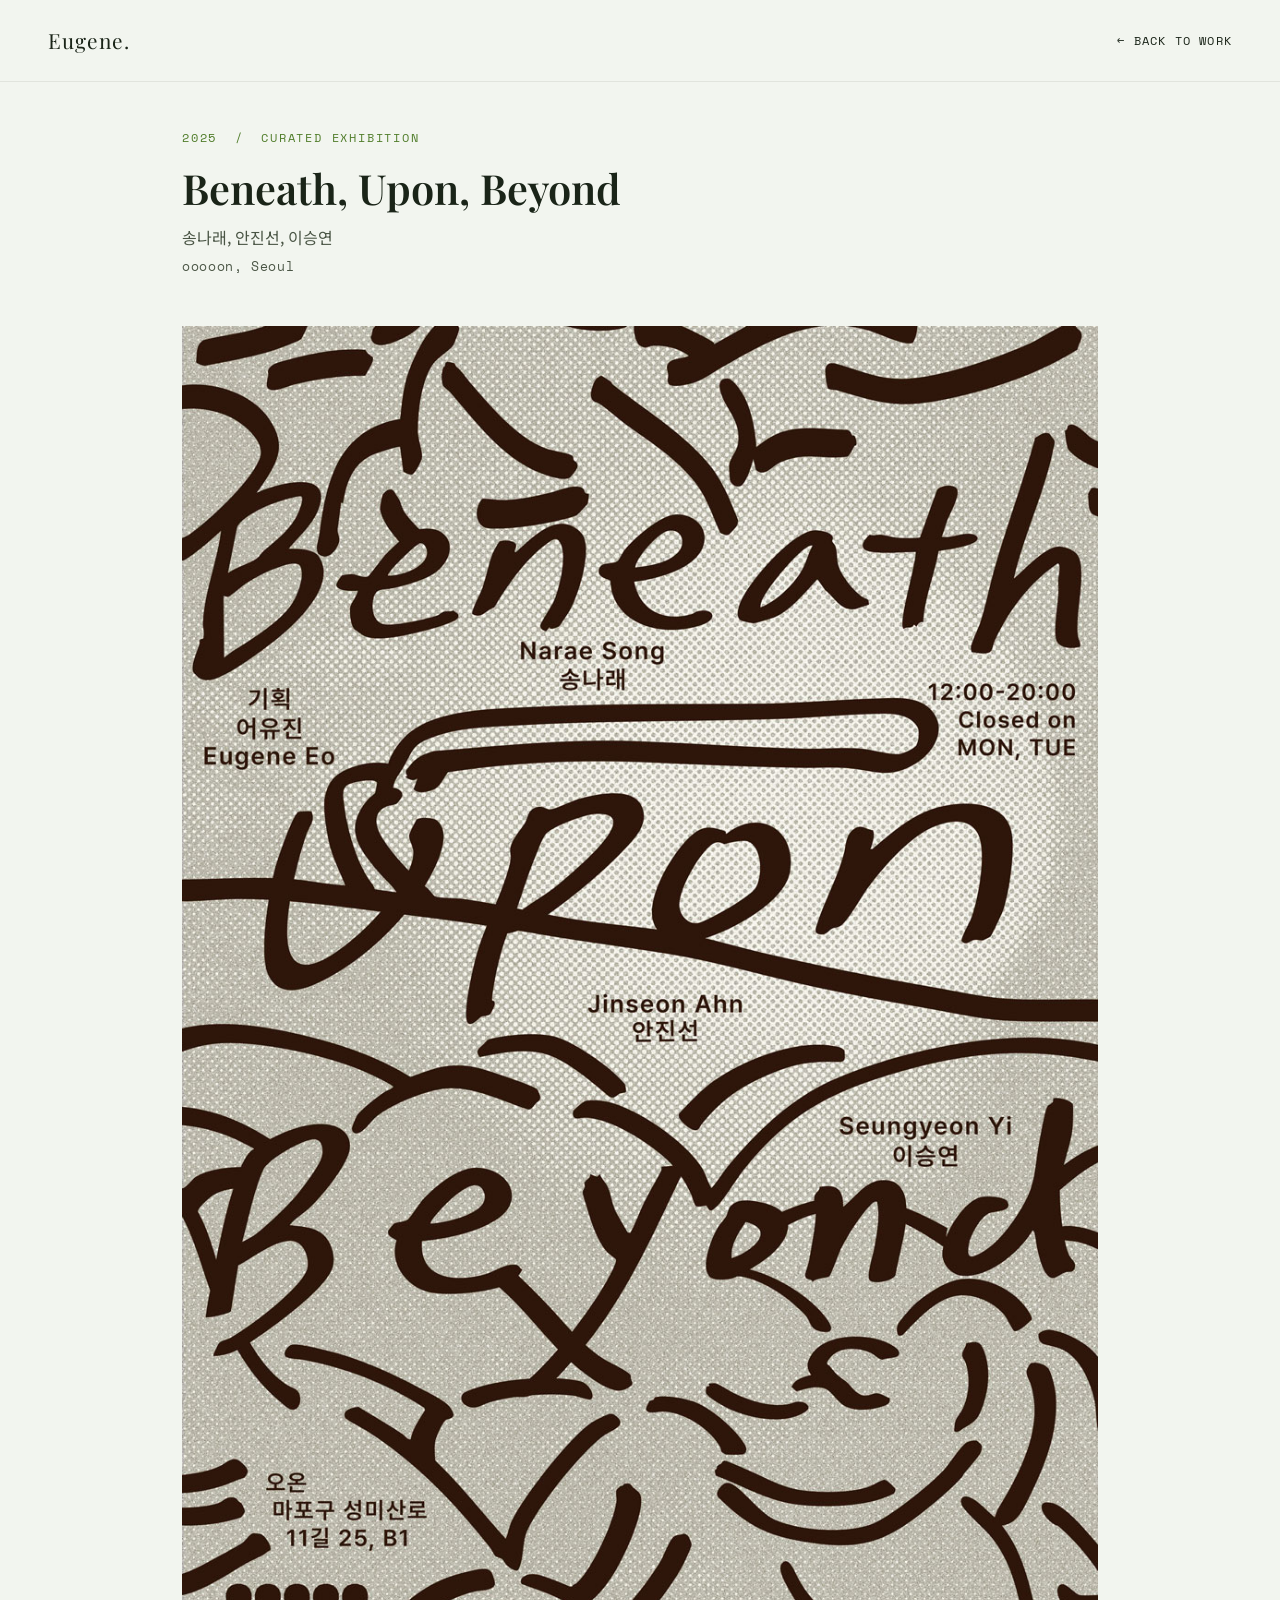
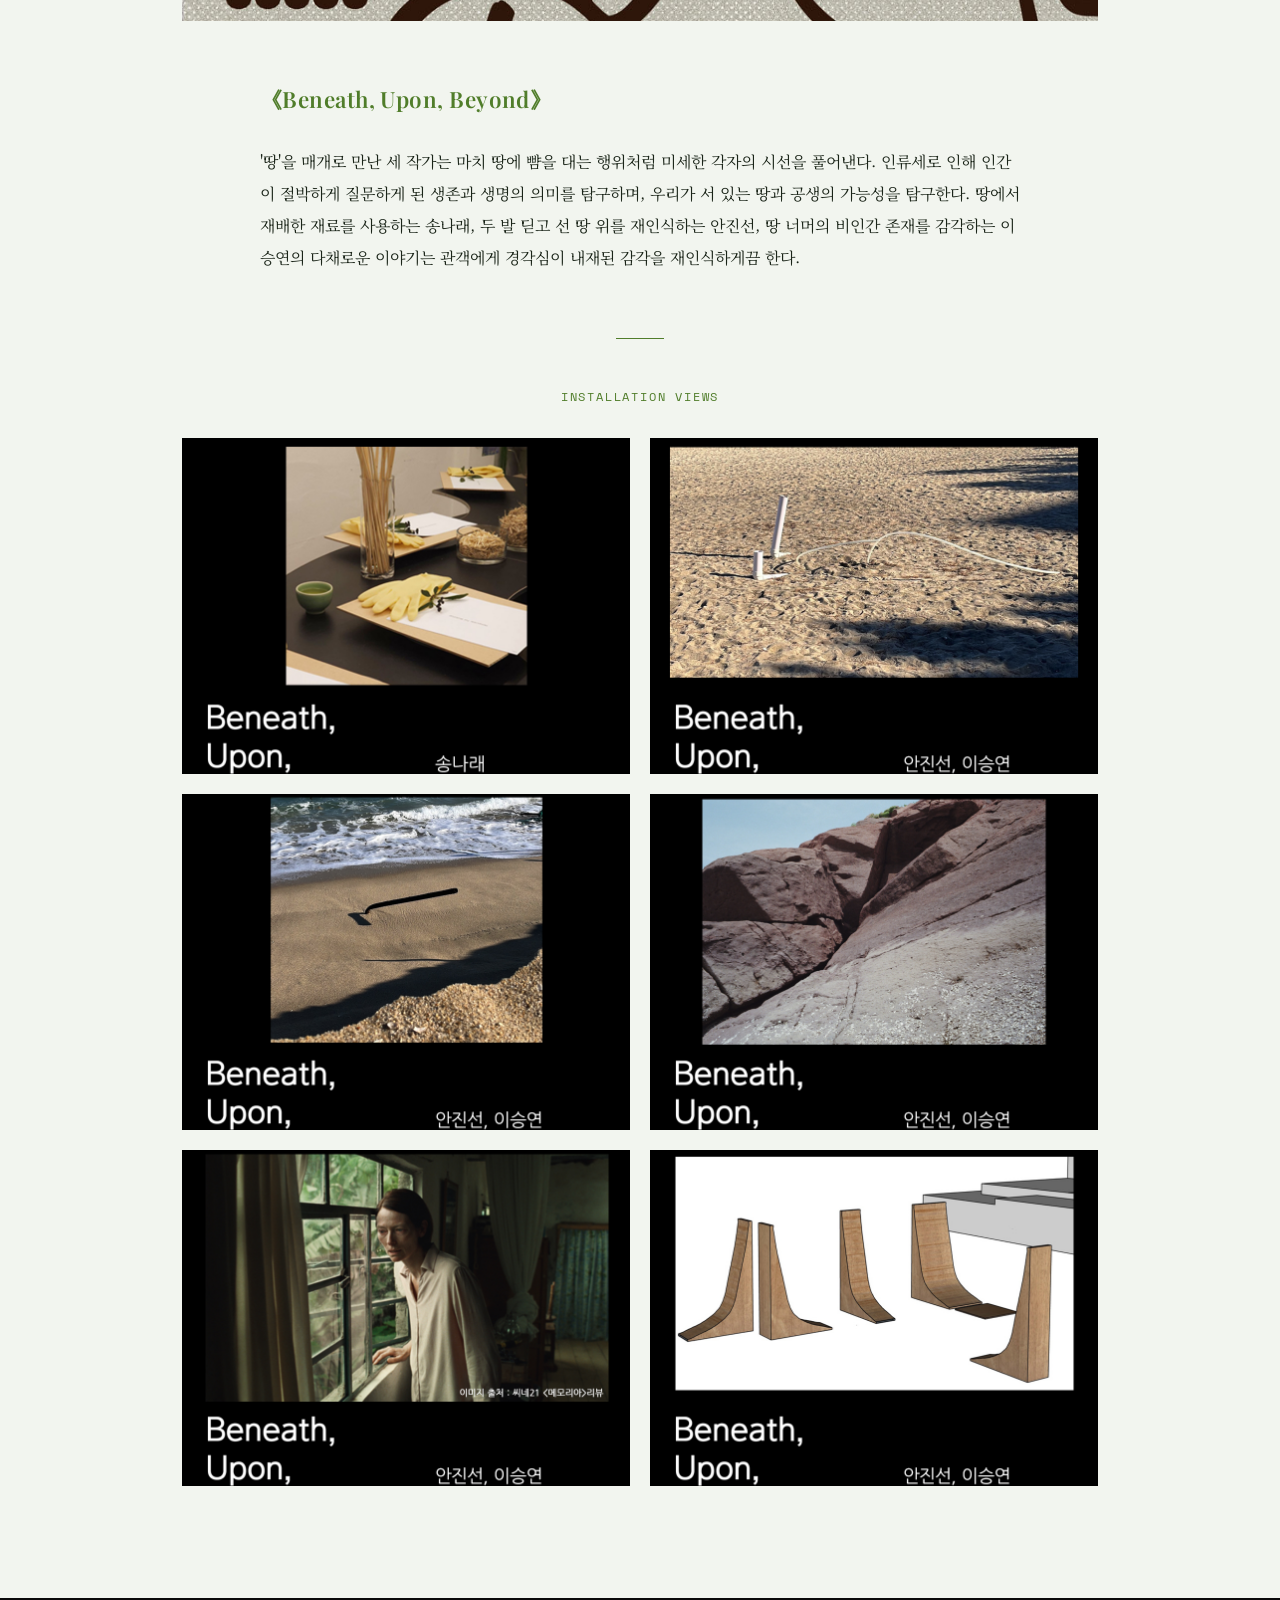
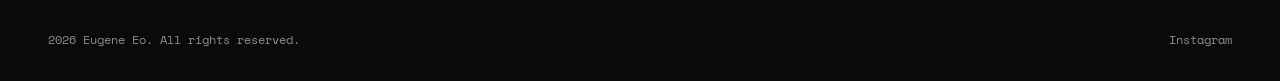
==== work-beneath-upon-beyond.html @ 88aece16 "Add files via upload" ====
<!DOCTYPE html>
<html lang="ko">
<head>
    <meta charset="UTF-8">
    <meta name="viewport" content="width=device-width, initial-scale=1.0">
    <title>Beneath, Upon, Beyond | Eugene Eo</title>

    <!-- Google Fonts -->
    <link rel="preconnect" href="https://fonts.googleapis.com">
    <link rel="preconnect" href="https://fonts.gstatic.com" crossorigin>
    <link href="https://fonts.googleapis.com/css2?family=Playfair+Display:wght@400;600;700&family=Space+Mono:wght@400;700&family=Noto+Sans+KR:wght@400;500;600;700&family=Noto+Serif+KR:wght@400;600;700&display=swap" rel="stylesheet">

    <style>
        :root {
            --cream: #f2f5ef;
            --ink: #1a2418;
            --warm: #7a9a5a;
            --rust: #507d2a;
            --sage: #6b8c4e;
            --slate: #4a5545;
            --paper: #e6ede0;
            --sap-green: #507d2a;
            --dark-bg: #0a0a0a;
            --light-text: #e8e4dc;
        }

        * {
            margin: 0;
            padding: 0;
            box-sizing: border-box;
        }

        html {
            scroll-behavior: smooth;
        }

        body {
            font-family: 'Noto Sans KR', sans-serif;
            color: var(--ink);
            background-color: var(--cream);
            line-height: 1.6;
            overflow-x: hidden;
        }

        /* Navigation */
        nav {
            position: fixed;
            top: 0;
            left: 0;
            right: 0;
            display: flex;
            justify-content: space-between;
            align-items: center;
            padding: 1.5rem 3rem;
            z-index: 1000;
            background: rgba(242, 245, 239, 0.95);
            backdrop-filter: blur(8px);
            border-bottom: 1px solid rgba(26, 36, 24, 0.08);
        }

        nav .logo {
            font-family: 'Playfair Display', serif;
            font-size: 1.3rem;
            font-weight: 400;
            color: var(--ink);
            letter-spacing: 0.05em;
            text-decoration: none;
        }

        .back-link {
            font-family: 'Space Mono', monospace;
            font-size: 0.75rem;
            color: var(--ink);
            text-decoration: none;
            text-transform: uppercase;
            letter-spacing: 0.1em;
            transition: color 0.3s ease;
        }

        .back-link:hover {
            color: var(--sap-green);
        }

        /* Main Content */
        main {
            max-width: 980px;
            margin: 0 auto;
            padding: 8rem 2rem 4rem;
        }

        .work-meta {
            font-family: 'Space Mono', monospace;
            font-size: 0.75rem;
            text-transform: uppercase;
            letter-spacing: 0.15em;
            color: var(--sap-green);
            margin-bottom: 1rem;
        }

        .work-title-main {
            font-family: 'Playfair Display', serif;
            font-size: 2.6rem;
            font-weight: 600;
            line-height: 1.2;
            margin-bottom: 0.75rem;
            color: var(--ink);
        }

        .work-artists {
            font-family: 'Noto Sans KR', sans-serif;
            font-size: 1rem;
            color: var(--slate);
            margin-bottom: 0.4rem;
        }

        .work-venue {
            font-family: 'Space Mono', monospace;
            font-size: 0.8rem;
            letter-spacing: 0.05em;
            color: var(--slate);
            margin-bottom: 3rem;
        }

        .poster-wrap {
            width: 100%;
            margin-bottom: 3.5rem;
            background-color: var(--paper);
        }

        .poster-wrap img {
            display: block;
            width: 100%;
            height: auto;
            object-fit: contain;
        }

        .work-text {
            font-family: 'Noto Serif KR', serif;
            font-size: 1rem;
            line-height: 2;
            color: var(--ink);
            max-width: 760px;
            margin: 0 auto 4rem;
        }

        .work-text p {
            margin-bottom: 1.5rem;
        }

        .work-text .title-callout {
            font-family: 'Playfair Display', serif;
            font-size: 1.4rem;
            font-weight: 600;
            color: var(--sap-green);
            margin-bottom: 1.5rem;
            letter-spacing: 0.02em;
        }

        .divider {
            width: 48px;
            height: 1px;
            background-color: var(--sap-green);
            margin: 3rem auto;
        }

        .section-label {
            font-family: 'Space Mono', monospace;
            font-size: 0.75rem;
            text-transform: uppercase;
            letter-spacing: 0.15em;
            color: var(--sap-green);
            text-align: center;
            margin-bottom: 2rem;
        }

        .photo-grid {
            display: grid;
            grid-template-columns: repeat(2, 1fr);
            gap: 1.25rem;
            margin-bottom: 3rem;
        }

        .photo-item {
            width: 100%;
            background-color: var(--paper);
            overflow: hidden;
            cursor: pointer;
            transition: transform 0.3s ease;
        }

        .photo-item:hover {
            transform: scale(1.01);
        }

        .photo-item img {
            display: block;
            width: 100%;
            height: 100%;
            object-fit: cover;
            aspect-ratio: 4 / 3;
        }

        /* Lightbox */
        .lightbox {
            display: none;
            position: fixed;
            z-index: 2000;
            left: 0;
            top: 0;
            width: 100%;
            height: 100%;
            background-color: rgba(0, 0, 0, 0.95);
            align-items: center;
            justify-content: center;
        }

        .lightbox.active {
            display: flex;
        }

        .lightbox-content {
            max-width: 92vw;
            max-height: 92vh;
            position: relative;
        }

        .lightbox-image {
            max-width: 100%;
            max-height: 88vh;
            display: block;
            transition: opacity 0.2s ease;
        }

        .lightbox-close {
            position: absolute;
            top: -42px;
            right: 0;
            font-size: 2rem;
            color: white;
            cursor: pointer;
            background: none;
            border: none;
            font-family: 'Space Mono', monospace;
        }

        .lightbox-nav {
            position: absolute;
            top: 50%;
            transform: translateY(-50%);
            font-size: 1.5rem;
            color: white;
            cursor: pointer;
            background: rgba(0,0,0,0.4);
            border: none;
            padding: 0.75rem 1.2rem;
            z-index: 10;
        }

        .lightbox-prev { left: -68px; }
        .lightbox-next { right: -68px; }

        .lightbox-counter {
            text-align: center;
            color: white;
            font-family: 'Space Mono', monospace;
            font-size: 0.75rem;
            margin-top: 1rem;
        }

        /* Footer */
        footer {
            padding: 2rem 3rem;
            background-color: var(--dark-bg);
            color: rgba(232, 228, 220, 0.6);
            display: flex;
            justify-content: space-between;
            align-items: center;
            font-family: 'Space Mono', monospace;
            font-size: 0.75rem;
        }

        footer a {
            color: rgba(232, 228, 220, 0.6);
            text-decoration: none;
            transition: color 0.3s ease;
        }

        footer a:hover {
            color: var(--sap-green);
        }

        /* Responsive */
        @media (max-width: 900px) {
            nav {
                padding: 1rem 1.5rem;
            }

            main {
                padding: 6rem 1.25rem 3rem;
            }

            .work-title-main {
                font-size: 1.8rem;
            }

            .photo-grid {
                grid-template-columns: 1fr;
            }

            .lightbox-prev { left: 8px; }
            .lightbox-next { right: 8px; }

            footer {
                flex-direction: column;
                gap: 1rem;
                text-align: center;
            }
        }
    </style>
</head>
<body>
    <!-- Navigation -->
    <nav>
        <a href="index.html" class="logo">Eugene.</a>
        <a href="index.html#work" class="back-link">&larr; Back to Work</a>
    </nav>

    <!-- Main Content -->
    <main>
        <div class="work-meta">2025 &nbsp;/&nbsp; Curated Exhibition</div>
        <h1 class="work-title-main">Beneath, Upon, Beyond</h1>
        <div class="work-artists">송나래, 안진선, 이승연</div>
        <div class="work-venue">ooooon, Seoul</div>

        <div class="poster-wrap">
            <img src="beneath-poster.jpg" alt="Beneath, Upon, Beyond poster">
        </div>

        <div class="work-text">
            <div class="title-callout">《Beneath, Upon, Beyond》</div>
            <p>'땅'을 매개로 만난 세 작가는 마치 땅에 뺨을 대는 행위처럼 미세한 각자의 시선을 풀어낸다. 인류세로 인해 인간이 절박하게 질문하게 된 생존과 생명의 의미를 탐구하며, 우리가 서 있는 땅과 공생의 가능성을 탐구한다. 땅에서 재배한 재료를 사용하는 송나래, 두 발 딛고 선 땅 위를 재인식하는 안진선, 땅 너머의 비인간 존재를 감각하는 이승연의 다채로운 이야기는 관객에게 경각심이 내재된 감각을 재인식하게끔 한다.</p>
        </div>

        <div class="divider"></div>
        <div class="section-label">Installation Views</div>

        <div class="photo-grid">
            <div class="photo-item" onclick="openGallery(0)">
                <img src="beneath-ws1.jpg" alt="Installation view 1">
            </div>
            <div class="photo-item" onclick="openGallery(1)">
                <img src="beneath-ws2.jpg" alt="Installation view 2">
            </div>
            <div class="photo-item" onclick="openGallery(2)">
                <img src="beneath-ws3.jpg" alt="Installation view 3">
            </div>
            <div class="photo-item" onclick="openGallery(3)">
                <img src="beneath-ws4.jpg" alt="Installation view 4">
            </div>
            <div class="photo-item" onclick="openGallery(4)">
                <img src="beneath-ws5.jpg" alt="Installation view 5">
            </div>
            <div class="photo-item" onclick="openGallery(5)">
                <img src="beneath-ws6.jpg" alt="Installation view 6">
            </div>
        </div>
    </main>

    <!-- Lightbox -->
    <div class="lightbox" id="lightbox">
        <div class="lightbox-content">
            <button class="lightbox-close" onclick="closeLightbox()">&times;</button>
            <button class="lightbox-nav lightbox-prev" onclick="event.stopPropagation(); galleryPrev()">&larr;</button>
            <img class="lightbox-image" id="lightboxImage" alt="">
            <button class="lightbox-nav lightbox-next" onclick="event.stopPropagation(); galleryNext()">&rarr;</button>
            <div class="lightbox-counter" id="lbCounter"></div>
        </div>
    </div>

    <!-- Footer -->
    <footer>
        <span>2026 Eugene Eo. All rights reserved.</span>
        <a href="https://instagram.com/00_815" target="_blank">Instagram</a>
    </footer>

    <script>
        const galleryImages = [
            'beneath-ws1.jpg',
            'beneath-ws2.jpg',
            'beneath-ws3.jpg',
            'beneath-ws4.jpg',
            'beneath-ws5.jpg',
            'beneath-ws6.jpg'
        ];
        let galleryIndex = 0;

        function openGallery(index) {
            galleryIndex = index || 0;
            const lightbox = document.getElementById('lightbox');
            const img = document.getElementById('lightboxImage');
            img.src = galleryImages[galleryIndex];
            updateGalleryCounter();
            lightbox.classList.add('active');
        }

        function galleryPrev() {
            galleryIndex = (galleryIndex - 1 + galleryImages.length) % galleryImages.length;
            const img = document.getElementById('lightboxImage');
            img.style.opacity = 0;
            setTimeout(() => {
                img.src = galleryImages[galleryIndex];
                img.style.opacity = 1;
            }, 180);
            updateGalleryCounter();
        }

        function galleryNext() {
            galleryIndex = (galleryIndex + 1) % galleryImages.length;
            const img = document.getElementById('lightboxImage');
            img.style.opacity = 0;
            setTimeout(() => {
                img.src = galleryImages[galleryIndex];
                img.style.opacity = 1;
            }, 180);
            updateGalleryCounter();
        }

        function updateGalleryCounter() {
            document.getElementById('lbCounter').textContent = (galleryIndex + 1) + ' / ' + galleryImages.length;
        }

        function closeLightbox() {
            document.getElementById('lightbox').classList.remove('active');
        }

        document.getElementById('lightbox').addEventListener('click', (e) => {
            if (e.target.id === 'lightbox') {
                closeLightbox();
            }
        });

        document.getElementById('lightboxImage').addEventListener('click', galleryNext);

        document.addEventListener('keydown', (e) => {
            if (!document.getElementById('lightbox').classList.contains('active')) return;
            if (e.key === 'Escape') closeLightbox();
            if (e.key === 'ArrowLeft') galleryPrev();
            if (e.key === 'ArrowRight') galleryNext();
        });
    </script>
</body>
</html>
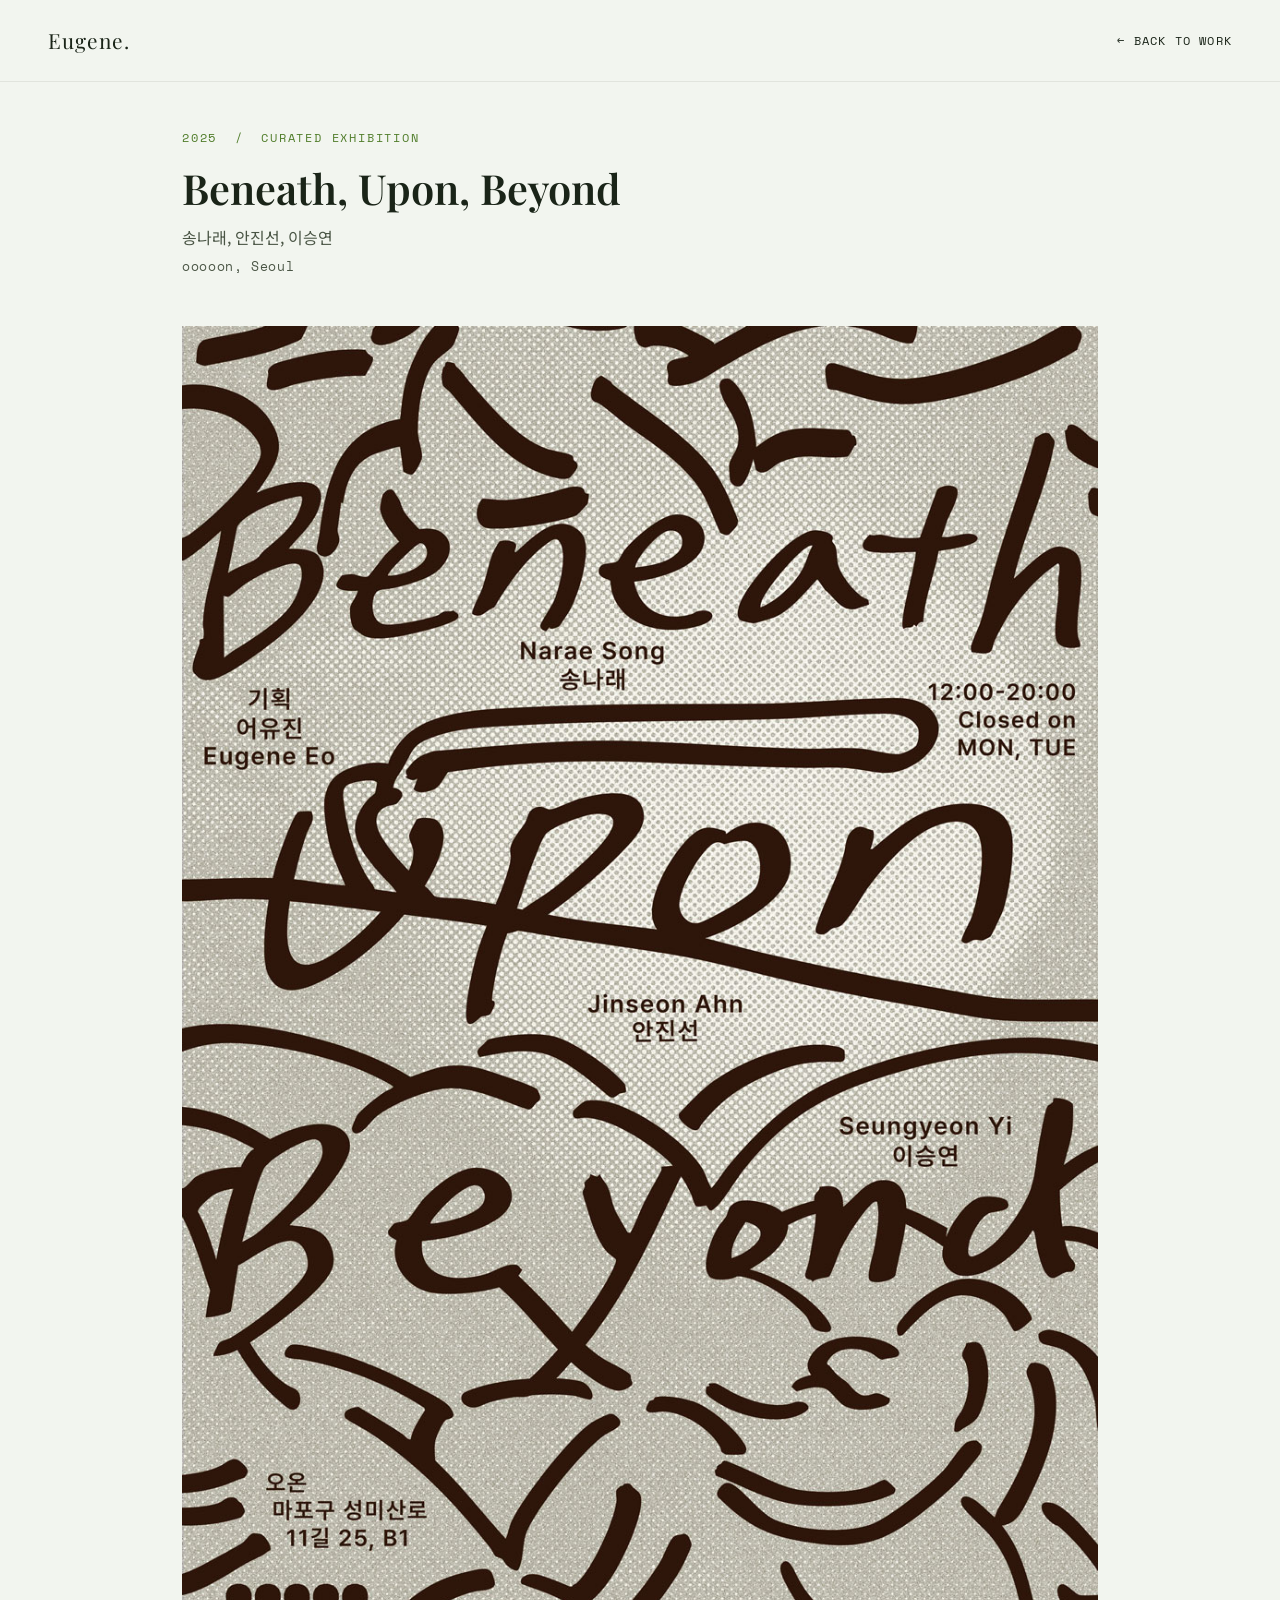
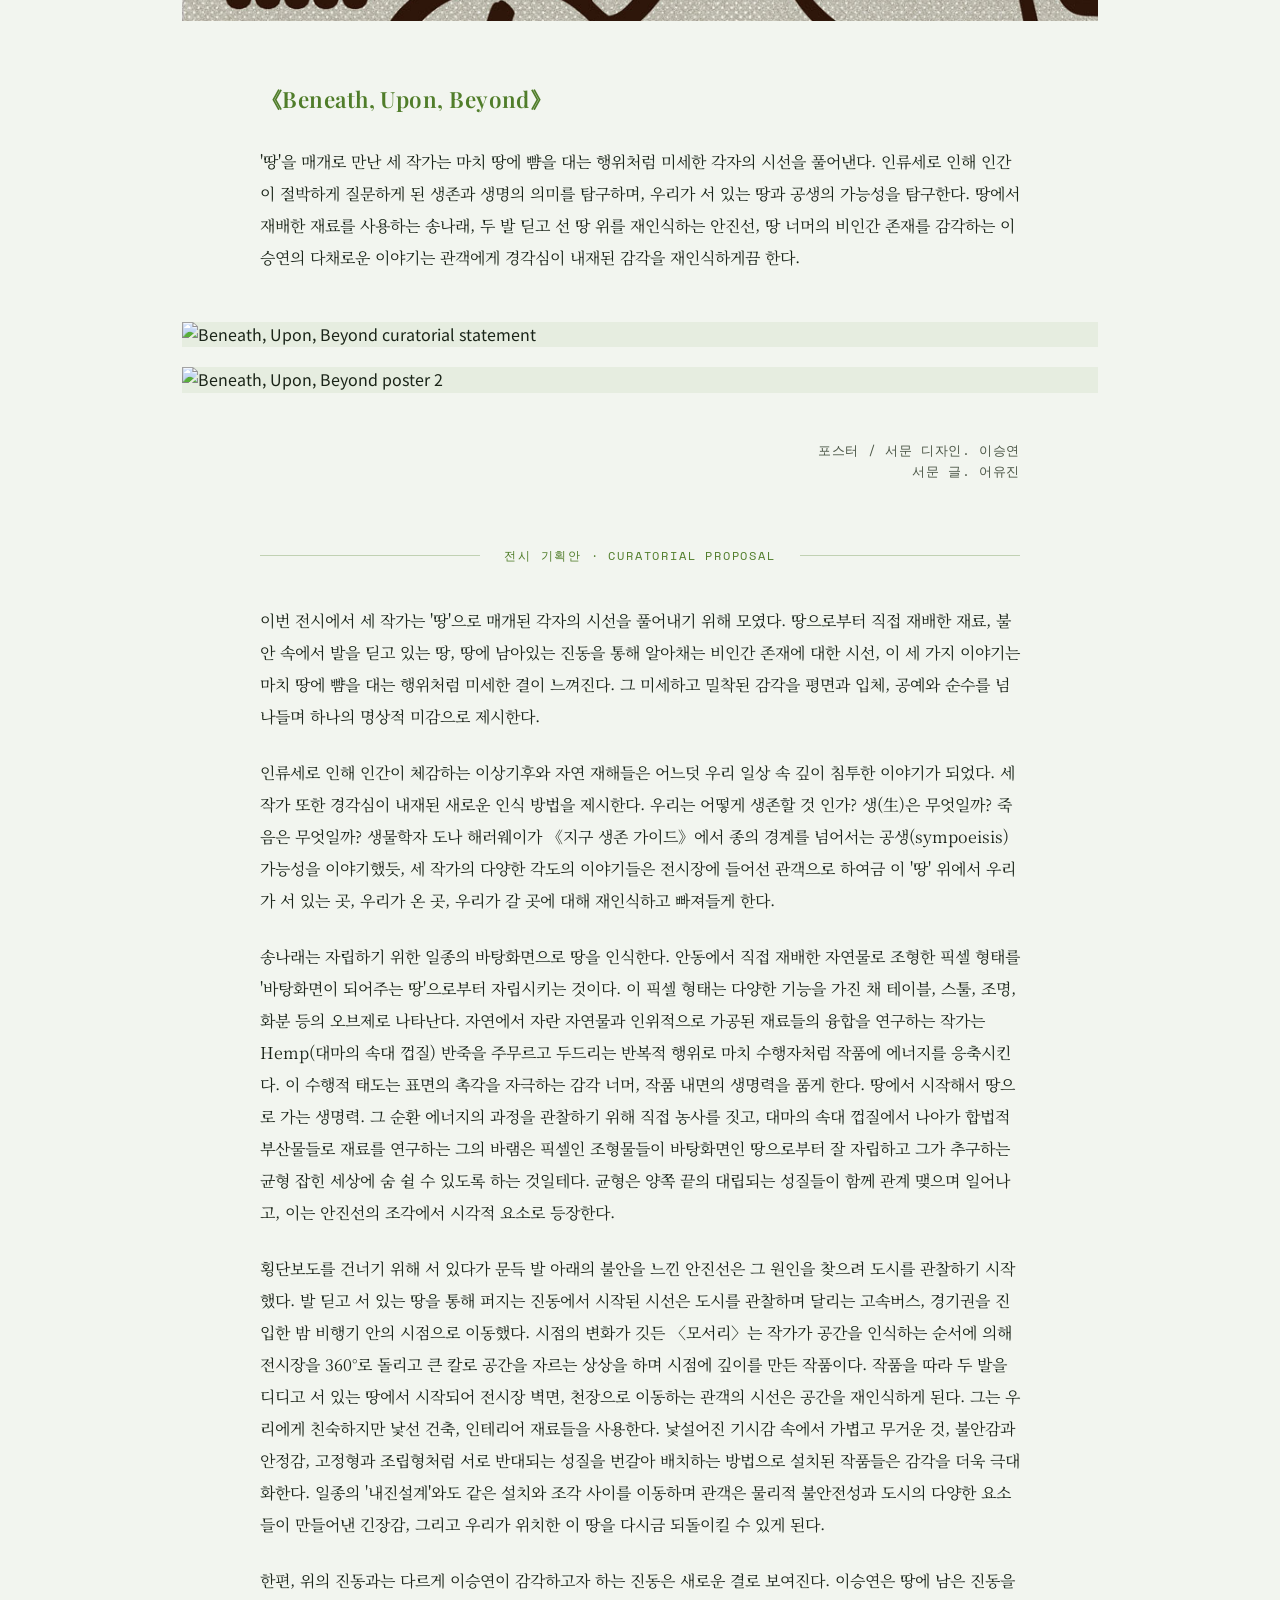
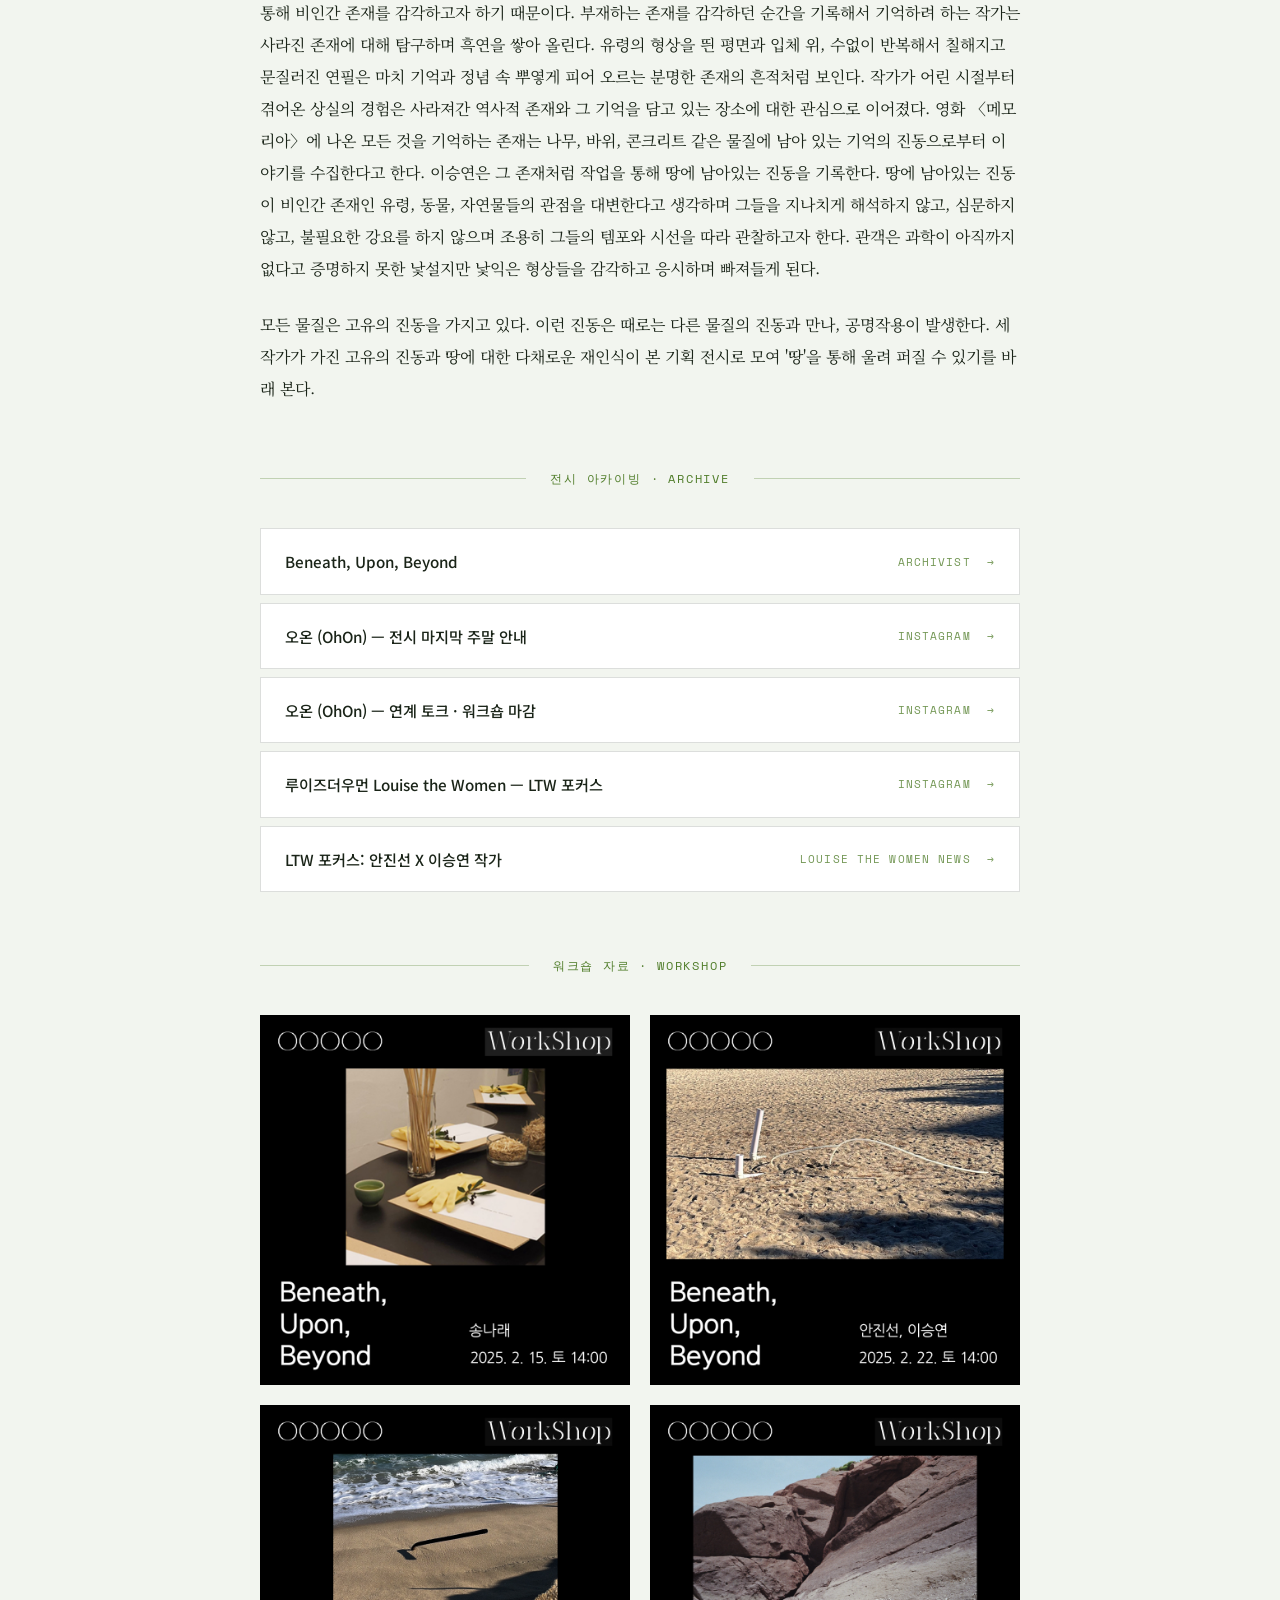
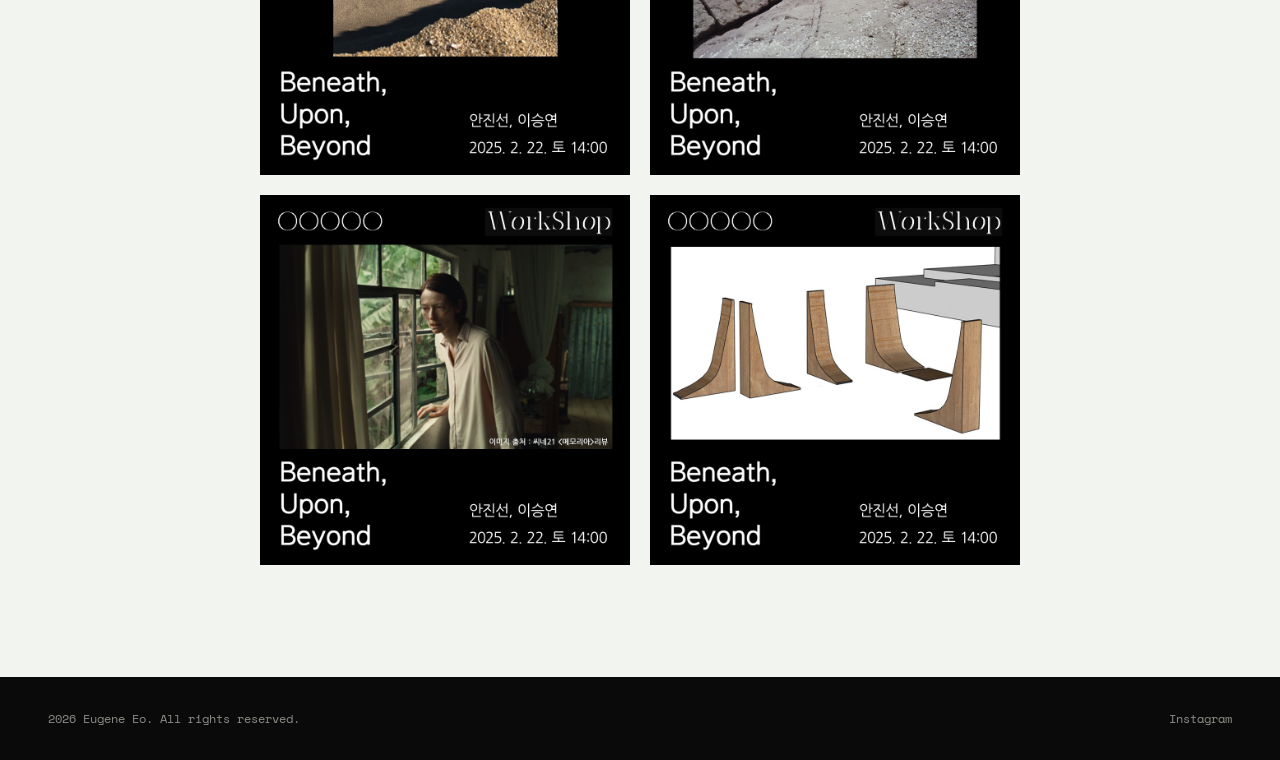
==== commit ea681314: "Add files via upload" ====
--- a/work-beneath-upon-beyond.html
+++ b/work-beneath-upon-beyond.html
@@ -134,13 +134,29 @@
             object-fit: contain;
         }
 
+        .poster-stack {
+            width: 100%;
+            margin: 3rem 0;
+            display: flex;
+            flex-direction: column;
+            gap: 1.25rem;
+        }
+
+        .poster-stack img {
+            display: block;
+            width: 100%;
+            height: auto;
+            object-fit: contain;
+            background-color: var(--paper);
+        }
+
         .work-text {
             font-family: 'Noto Serif KR', serif;
             font-size: 1rem;
             line-height: 2;
             color: var(--ink);
             max-width: 760px;
-            margin: 0 auto 4rem;
+            margin: 0 auto 3rem;
         }
 
         .work-text p {
@@ -156,28 +172,98 @@
             letter-spacing: 0.02em;
         }
 
-        .divider {
-            width: 48px;
+        .credit {
+            font-family: 'Space Mono', monospace;
+            font-size: 0.8rem;
+            color: var(--slate);
+            letter-spacing: 0.05em;
+            text-align: right;
+            max-width: 760px;
+            margin: 0 auto 4rem;
+        }
+
+        .credit span {
+            display: block;
+        }
+
+        .section-divider {
+            width: 100%;
+            max-width: 760px;
+            margin: 4rem auto 2.5rem;
+            display: flex;
+            align-items: center;
+            gap: 1.5rem;
+        }
+
+        .section-divider::before,
+        .section-divider::after {
+            content: '';
+            flex: 1;
             height: 1px;
-            background-color: var(--sap-green);
-            margin: 3rem auto;
-        }
-
-        .section-label {
+            background-color: rgba(80, 125, 42, 0.3);
+        }
+
+        .section-divider .label {
             font-family: 'Space Mono', monospace;
             font-size: 0.75rem;
             text-transform: uppercase;
             letter-spacing: 0.15em;
             color: var(--sap-green);
-            text-align: center;
-            margin-bottom: 2rem;
+            white-space: nowrap;
+        }
+
+        .links-list {
+            max-width: 760px;
+            margin: 0 auto 3rem;
+            display: flex;
+            flex-direction: column;
+            gap: 0.5rem;
+        }
+
+        .archive-link {
+            display: flex;
+            align-items: center;
+            justify-content: space-between;
+            padding: 1.25rem 1.5rem;
+            border: 1px solid rgba(26, 36, 24, 0.15);
+            background-color: white;
+            text-decoration: none;
+            color: var(--ink);
+            transition: all 0.3s ease;
+        }
+
+        .archive-link:hover {
+            background-color: var(--ink);
+            color: var(--light-text);
+            border-color: var(--ink);
+        }
+
+        .archive-link-label {
+            font-family: 'Noto Sans KR', sans-serif;
+            font-size: 0.95rem;
+            font-weight: 500;
+        }
+
+        .archive-link-sub {
+            font-family: 'Space Mono', monospace;
+            font-size: 0.7rem;
+            text-transform: uppercase;
+            letter-spacing: 0.1em;
+            color: var(--sap-green);
+            opacity: 0.8;
+        }
+
+        .archive-link:hover .archive-link-sub {
+            color: var(--sap-green);
+            opacity: 1;
         }
 
         .photo-grid {
             display: grid;
             grid-template-columns: repeat(2, 1fr);
             gap: 1.25rem;
-            margin-bottom: 3rem;
+            max-width: 760px;
+            margin: 0 auto 3rem;
         }
 
         .photo-item {
@@ -197,7 +283,7 @@
             width: 100%;
             height: 100%;
             object-fit: cover;
-            aspect-ratio: 4 / 3;
+            aspect-ratio: 1 / 1;
         }
 
         /* Lightbox */
@@ -229,6 +315,7 @@
             max-height: 88vh;
             display: block;
             transition: opacity 0.2s ease;
+            cursor: pointer;
         }
 
         .lightbox-close {
@@ -307,6 +394,12 @@
                 grid-template-columns: 1fr;
             }
 
+            .archive-link {
+                flex-direction: column;
+                align-items: flex-start;
+                gap: 0.5rem;
+            }
+
             .lightbox-prev { left: 8px; }
             .lightbox-next { right: 8px; }
 
@@ -341,27 +434,77 @@
             <p>'땅'을 매개로 만난 세 작가는 마치 땅에 뺨을 대는 행위처럼 미세한 각자의 시선을 풀어낸다. 인류세로 인해 인간이 절박하게 질문하게 된 생존과 생명의 의미를 탐구하며, 우리가 서 있는 땅과 공생의 가능성을 탐구한다. 땅에서 재배한 재료를 사용하는 송나래, 두 발 딛고 선 땅 위를 재인식하는 안진선, 땅 너머의 비인간 존재를 감각하는 이승연의 다채로운 이야기는 관객에게 경각심이 내재된 감각을 재인식하게끔 한다.</p>
         </div>
 
-        <div class="divider"></div>
-        <div class="section-label">Installation Views</div>
+        <div class="poster-stack">
+            <img src="beneath_curatorial%20statement.png" alt="Beneath, Upon, Beyond curatorial statement">
+            <img src="beneath_poster2.png" alt="Beneath, Upon, Beyond poster 2">
+        </div>
+
+        <div class="credit">
+            <span>포스터 / 서문 디자인. 이승연</span>
+            <span>서문 글. 어유진</span>
+        </div>
+
+        <div class="section-divider"><span class="label">전시 기획안 · Curatorial Proposal</span></div>
+
+        <div class="work-text">
+            <p>이번 전시에서 세 작가는 '땅'으로 매개된 각자의 시선을 풀어내기 위해 모였다. 땅으로부터 직접 재배한 재료, 불안 속에서 발을 딛고 있는 땅, 땅에 남아있는 진동을 통해 알아채는 비인간 존재에 대한 시선, 이 세 가지 이야기는 마치 땅에 뺨을 대는 행위처럼 미세한 결이 느껴진다. 그 미세하고 밀착된 감각을 평면과 입체, 공예와 순수를 넘나들며 하나의 명상적 미감으로 제시한다.</p>
+
+            <p>인류세로 인해 인간이 체감하는 이상기후와 자연 재해들은 어느덧 우리 일상 속 깊이 침투한 이야기가 되었다. 세 작가 또한 경각심이 내재된 새로운 인식 방법을 제시한다. 우리는 어떻게 생존할 것 인가? 생(生)은 무엇일까? 죽음은 무엇일까? 생물학자 도나 해러웨이가 《지구 생존 가이드》에서 종의 경계를 넘어서는 공생(sympoeisis) 가능성을 이야기했듯, 세 작가의 다양한 각도의 이야기들은 전시장에 들어선 관객으로 하여금 이 '땅' 위에서 우리가 서 있는 곳, 우리가 온 곳, 우리가 갈 곳에 대해 재인식하고 빠져들게 한다.</p>
+
+            <p>송나래는 자립하기 위한 일종의 바탕화면으로 땅을 인식한다. 안동에서 직접 재배한 자연물로 조형한 픽셀 형태를 '바탕화면이 되어주는 땅'으로부터 자립시키는 것이다. 이 픽셀 형태는 다양한 기능을 가진 채 테이블, 스툴, 조명, 화분 등의 오브제로 나타난다. 자연에서 자란 자연물과 인위적으로 가공된 재료들의 융합을 연구하는 작가는 Hemp(대마의 속대 껍질) 반죽을 주무르고 두드리는 반복적 행위로 마치 수행자처럼 작품에 에너지를 응축시킨다. 이 수행적 태도는 표면의 촉각을 자극하는 감각 너머, 작품 내면의 생명력을 품게 한다. 땅에서 시작해서 땅으로 가는 생명력. 그 순환 에너지의 과정을 관찰하기 위해 직접 농사를 짓고, 대마의 속대 껍질에서 나아가 합법적 부산물들로 재료를 연구하는 그의 바램은 픽셀인 조형물들이 바탕화면인 땅으로부터 잘 자립하고 그가 추구하는 균형 잡힌 세상에 숨 쉴 수 있도록 하는 것일테다. 균형은 양쪽 끝의 대립되는 성질들이 함께 관계 맺으며 일어나고, 이는 안진선의 조각에서 시각적 요소로 등장한다.</p>
+
+            <p>횡단보도를 건너기 위해 서 있다가 문득 발 아래의 불안을 느낀 안진선은 그 원인을 찾으려 도시를 관찰하기 시작했다. 발 딛고 서 있는 땅을 통해 퍼지는 진동에서 시작된 시선은 도시를 관찰하며 달리는 고속버스, 경기권을 진입한 밤 비행기 안의 시점으로 이동했다. 시점의 변화가 깃든 〈모서리〉는 작가가 공간을 인식하는 순서에 의해 전시장을 360°로 돌리고 큰 칼로 공간을 자르는 상상을 하며 시점에 깊이를 만든 작품이다. 작품을 따라 두 발을 디디고 서 있는 땅에서 시작되어 전시장 벽면, 천장으로 이동하는 관객의 시선은 공간을 재인식하게 된다. 그는 우리에게 친숙하지만 낯선 건축, 인테리어 재료들을 사용한다. 낯설어진 기시감 속에서 가볍고 무거운 것, 불안감과 안정감, 고정형과 조립형처럼 서로 반대되는 성질을 번갈아 배치하는 방법으로 설치된 작품들은 감각을 더욱 극대화한다. 일종의 '내진설계'와도 같은 설치와 조각 사이를 이동하며 관객은 물리적 불안전성과 도시의 다양한 요소들이 만들어낸 긴장감, 그리고 우리가 위치한 이 땅을 다시금 되돌이킬 수 있게 된다.</p>
+
+            <p>한편, 위의 진동과는 다르게 이승연이 감각하고자 하는 진동은 새로운 결로 보여진다. 이승연은 땅에 남은 진동을 통해 비인간 존재를 감각하고자 하기 때문이다. 부재하는 존재를 감각하던 순간을 기록해서 기억하려 하는 작가는 사라진 존재에 대해 탐구하며 흑연을 쌓아 올린다. 유령의 형상을 띈 평면과 입체 위, 수없이 반복해서 칠해지고 문질러진 연필은 마치 기억과 정념 속 뿌옇게 피어 오르는 분명한 존재의 흔적처럼 보인다. 작가가 어린 시절부터 겪어온 상실의 경험은 사라져간 역사적 존재와 그 기억을 담고 있는 장소에 대한 관심으로 이어졌다. 영화 〈메모리아〉에 나온 모든 것을 기억하는 존재는 나무, 바위, 콘크리트 같은 물질에 남아 있는 기억의 진동으로부터 이야기를 수집한다고 한다. 이승연은 그 존재처럼 작업을 통해 땅에 남아있는 진동을 기록한다. 땅에 남아있는 진동이 비인간 존재인 유령, 동물, 자연물들의 관점을 대변한다고 생각하며 그들을 지나치게 해석하지 않고, 심문하지 않고, 불필요한 강요를 하지 않으며 조용히 그들의 템포와 시선을 따라 관찰하고자 한다. 관객은 과학이 아직까지 없다고 증명하지 못한 낯설지만 낯익은 형상들을 감각하고 응시하며 빠져들게 된다.</p>
+
+            <p>모든 물질은 고유의 진동을 가지고 있다. 이런 진동은 때로는 다른 물질의 진동과 만나, 공명작용이 발생한다. 세 작가가 가진 고유의 진동과 땅에 대한 다채로운 재인식이 본 기획 전시로 모여 '땅'을 통해 울려 퍼질 수 있기를 바래 본다.</p>
+        </div>
+
+        <div class="section-divider"><span class="label">전시 아카이빙 · Archive</span></div>
+
+        <div class="links-list">
+            <a href="#" class="archive-link" target="_blank" rel="noopener" data-link="archivist">
+                <span class="archive-link-label">Beneath, Upon, Beyond</span>
+                <span class="archive-link-sub">Archivist &nbsp;&rarr;</span>
+            </a>
+            <a href="#" class="archive-link" target="_blank" rel="noopener" data-link="ohon-1">
+                <span class="archive-link-label">오온 (OhOn) — 전시 마지막 주말 안내</span>
+                <span class="archive-link-sub">Instagram &nbsp;&rarr;</span>
+            </a>
+            <a href="#" class="archive-link" target="_blank" rel="noopener" data-link="ohon-2">
+                <span class="archive-link-label">오온 (OhOn) — 연계 토크 · 워크숍 마감</span>
+                <span class="archive-link-sub">Instagram &nbsp;&rarr;</span>
+            </a>
+            <a href="#" class="archive-link" target="_blank" rel="noopener" data-link="ltw-insta">
+                <span class="archive-link-label">루이즈더우먼 Louise the Women — LTW 포커스</span>
+                <span class="archive-link-sub">Instagram &nbsp;&rarr;</span>
+            </a>
+            <a href="#" class="archive-link" target="_blank" rel="noopener" data-link="ltw-news">
+                <span class="archive-link-label">LTW 포커스: 안진선 X 이승연 작가</span>
+                <span class="archive-link-sub">Louise the Women News &nbsp;&rarr;</span>
+            </a>
+        </div>
+
+        <div class="section-divider"><span class="label">워크숍 자료 · Workshop</span></div>
 
         <div class="photo-grid">
             <div class="photo-item" onclick="openGallery(0)">
-                <img src="beneath-ws1.jpg" alt="Installation view 1">
+                <img src="beneath-ws1.jpg" alt="Workshop 1">
             </div>
             <div class="photo-item" onclick="openGallery(1)">
-                <img src="beneath-ws2.jpg" alt="Installation view 2">
+                <img src="beneath-ws2.jpg" alt="Workshop 2">
             </div>
             <div class="photo-item" onclick="openGallery(2)">
-                <img src="beneath-ws3.jpg" alt="Installation view 3">
+                <img src="beneath-ws3.jpg" alt="Workshop 3">
             </div>
             <div class="photo-item" onclick="openGallery(3)">
-                <img src="beneath-ws4.jpg" alt="Installation view 4">
+                <img src="beneath-ws4.jpg" alt="Workshop 4">
             </div>
             <div class="photo-item" onclick="openGallery(4)">
-                <img src="beneath-ws5.jpg" alt="Installation view 5">
+                <img src="beneath-ws5.jpg" alt="Workshop 5">
             </div>
             <div class="photo-item" onclick="openGallery(5)">
-                <img src="beneath-ws6.jpg" alt="Installation view 6">
+                <img src="beneath-ws6.jpg" alt="Workshop 6">
             </div>
         </div>
     </main>
@@ -434,9 +577,7 @@
         }
 
         document.getElementById('lightbox').addEventListener('click', (e) => {
-            if (e.target.id === 'lightbox') {
-                closeLightbox();
-            }
+            if (e.target.id === 'lightbox') closeLightbox();
         });
 
         document.getElementById('lightboxImage').addEventListener('click', galleryNext);
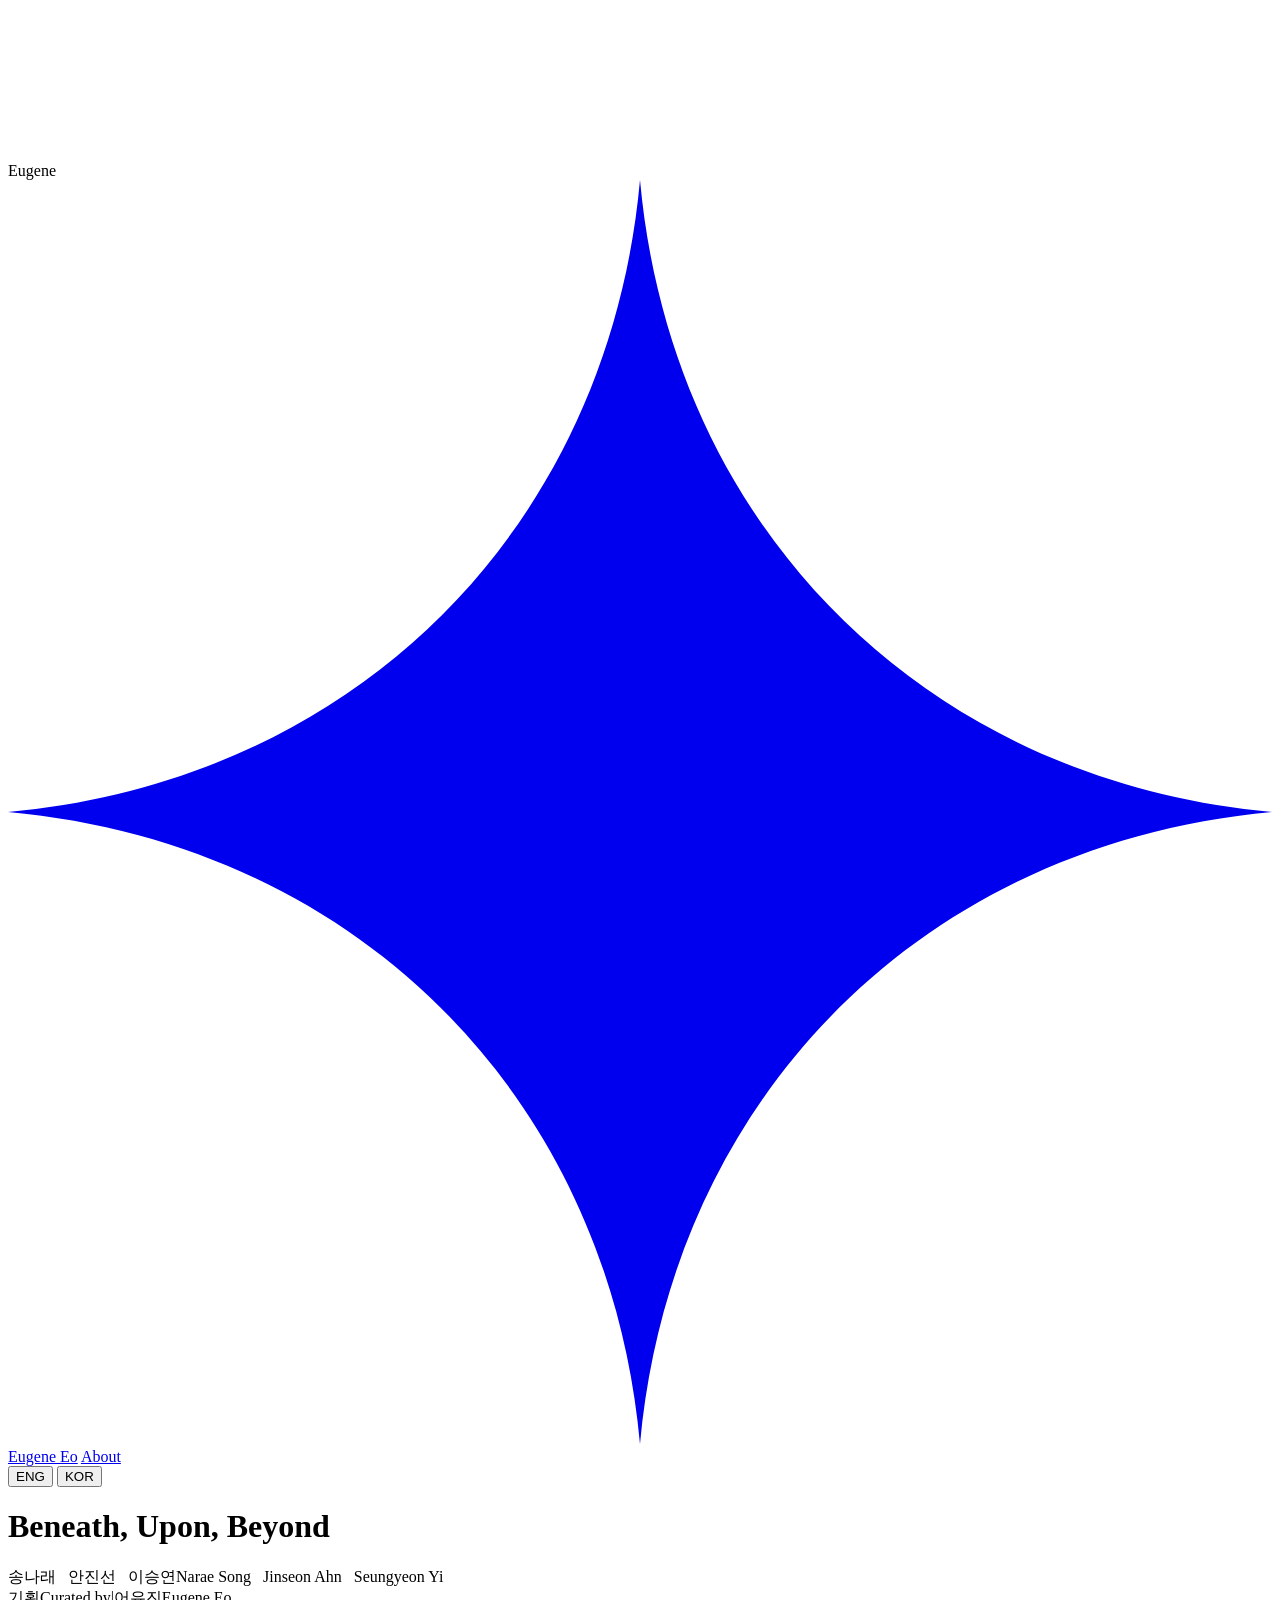
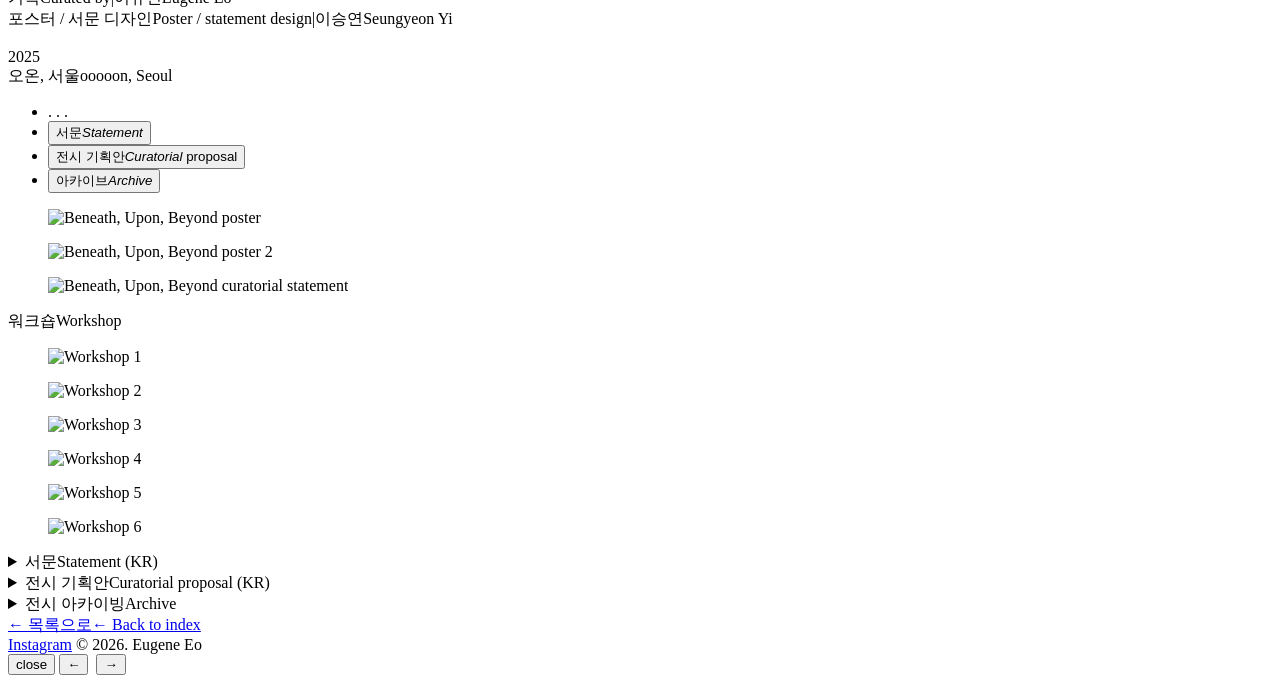
==== commit d74a3675: "Add files via upload" ====
--- a/work-beneath-upon-beyond.html
+++ b/work-beneath-upon-beyond.html
@@ -1,593 +1,121 @@
 <!DOCTYPE html>
-<html lang="ko">
+<html lang="en" data-lang="en">
 <head>
     <meta charset="UTF-8">
     <meta name="viewport" content="width=device-width, initial-scale=1.0">
     <title>Beneath, Upon, Beyond | Eugene Eo</title>
-
-    <!-- Google Fonts -->
     <link rel="preconnect" href="https://fonts.googleapis.com">
     <link rel="preconnect" href="https://fonts.gstatic.com" crossorigin>
-    <link href="https://fonts.googleapis.com/css2?family=Playfair+Display:wght@400;600;700&family=Space+Mono:wght@400;700&family=Noto+Sans+KR:wght@400;500;600;700&family=Noto+Serif+KR:wght@400;600;700&display=swap" rel="stylesheet">
-
-    <style>
-        :root {
-            --cream: #f2f5ef;
-            --ink: #1a2418;
-            --warm: #7a9a5a;
-            --rust: #507d2a;
-            --sage: #6b8c4e;
-            --slate: #4a5545;
-            --paper: #e6ede0;
-            --sap-green: #507d2a;
-            --dark-bg: #0a0a0a;
-            --light-text: #e8e4dc;
-        }
-
-        * {
-            margin: 0;
-            padding: 0;
-            box-sizing: border-box;
-        }
-
-        html {
-            scroll-behavior: smooth;
-        }
-
-        body {
-            font-family: 'Noto Sans KR', sans-serif;
-            color: var(--ink);
-            background-color: var(--cream);
-            line-height: 1.6;
-            overflow-x: hidden;
-        }
-
-        /* Navigation */
-        nav {
-            position: fixed;
-            top: 0;
-            left: 0;
-            right: 0;
-            display: flex;
-            justify-content: space-between;
-            align-items: center;
-            padding: 1.5rem 3rem;
-            z-index: 1000;
-            background: rgba(242, 245, 239, 0.95);
-            backdrop-filter: blur(8px);
-            border-bottom: 1px solid rgba(26, 36, 24, 0.08);
-        }
-
-        nav .logo {
-            font-family: 'Playfair Display', serif;
-            font-size: 1.3rem;
-            font-weight: 400;
-            color: var(--ink);
-            letter-spacing: 0.05em;
-            text-decoration: none;
-        }
-
-        .back-link {
-            font-family: 'Space Mono', monospace;
-            font-size: 0.75rem;
-            color: var(--ink);
-            text-decoration: none;
-            text-transform: uppercase;
-            letter-spacing: 0.1em;
-            transition: color 0.3s ease;
-        }
-
-        .back-link:hover {
-            color: var(--sap-green);
-        }
-
-        /* Main Content */
-        main {
-            max-width: 980px;
-            margin: 0 auto;
-            padding: 8rem 2rem 4rem;
-        }
-
-        .work-meta {
-            font-family: 'Space Mono', monospace;
-            font-size: 0.75rem;
-            text-transform: uppercase;
-            letter-spacing: 0.15em;
-            color: var(--sap-green);
-            margin-bottom: 1rem;
-        }
-
-        .work-title-main {
-            font-family: 'Playfair Display', serif;
-            font-size: 2.6rem;
-            font-weight: 600;
-            line-height: 1.2;
-            margin-bottom: 0.75rem;
-            color: var(--ink);
-        }
-
-        .work-artists {
-            font-family: 'Noto Sans KR', sans-serif;
-            font-size: 1rem;
-            color: var(--slate);
-            margin-bottom: 0.4rem;
-        }
-
-        .work-venue {
-            font-family: 'Space Mono', monospace;
-            font-size: 0.8rem;
-            letter-spacing: 0.05em;
-            color: var(--slate);
-            margin-bottom: 3rem;
-        }
-
-        .poster-wrap {
-            width: 100%;
-            margin-bottom: 3.5rem;
-            background-color: var(--paper);
-        }
-
-        .poster-wrap img {
-            display: block;
-            width: 100%;
-            height: auto;
-            object-fit: contain;
-        }
-
-        .poster-stack {
-            width: 100%;
-            margin: 3rem 0;
-            display: flex;
-            flex-direction: column;
-            gap: 1.25rem;
-        }
-
-        .poster-stack img {
-            display: block;
-            width: 100%;
-            height: auto;
-            object-fit: contain;
-            background-color: var(--paper);
-        }
-
-        .work-text {
-            font-family: 'Noto Serif KR', serif;
-            font-size: 1rem;
-            line-height: 2;
-            color: var(--ink);
-            max-width: 760px;
-            margin: 0 auto 3rem;
-        }
-
-        .work-text p {
-            margin-bottom: 1.5rem;
-        }
-
-        .work-text .title-callout {
-            font-family: 'Playfair Display', serif;
-            font-size: 1.4rem;
-            font-weight: 600;
-            color: var(--sap-green);
-            margin-bottom: 1.5rem;
-            letter-spacing: 0.02em;
-        }
-
-        .credit {
-            font-family: 'Space Mono', monospace;
-            font-size: 0.8rem;
-            color: var(--slate);
-            letter-spacing: 0.05em;
-            text-align: right;
-            max-width: 760px;
-            margin: 0 auto 4rem;
-        }
-
-        .credit span {
-            display: block;
-        }
-
-        .section-divider {
-            width: 100%;
-            max-width: 760px;
-            margin: 4rem auto 2.5rem;
-            display: flex;
-            align-items: center;
-            gap: 1.5rem;
-        }
-
-        .section-divider::before,
-        .section-divider::after {
-            content: '';
-            flex: 1;
-            height: 1px;
-            background-color: rgba(80, 125, 42, 0.3);
-        }
-
-        .section-divider .label {
-            font-family: 'Space Mono', monospace;
-            font-size: 0.75rem;
-            text-transform: uppercase;
-            letter-spacing: 0.15em;
-            color: var(--sap-green);
-            white-space: nowrap;
-        }
-
-        .links-list {
-            max-width: 760px;
-            margin: 0 auto 3rem;
-            display: flex;
-            flex-direction: column;
-            gap: 0.5rem;
-        }
-
-        .archive-link {
-            display: flex;
-            align-items: center;
-            justify-content: space-between;
-            padding: 1.25rem 1.5rem;
-            border: 1px solid rgba(26, 36, 24, 0.15);
-            background-color: white;
-            text-decoration: none;
-            color: var(--ink);
-            transition: all 0.3s ease;
-        }
-
-        .archive-link:hover {
-            background-color: var(--ink);
-            color: var(--light-text);
-            border-color: var(--ink);
-        }
-
-        .archive-link-label {
-            font-family: 'Noto Sans KR', sans-serif;
-            font-size: 0.95rem;
-            font-weight: 500;
-        }
-
-        .archive-link-sub {
-            font-family: 'Space Mono', monospace;
-            font-size: 0.7rem;
-            text-transform: uppercase;
-            letter-spacing: 0.1em;
-            color: var(--sap-green);
-            opacity: 0.8;
-        }
-
-        .archive-link:hover .archive-link-sub {
-            color: var(--sap-green);
-            opacity: 1;
-        }
-
-        .photo-grid {
-            display: grid;
-            grid-template-columns: repeat(2, 1fr);
-            gap: 1.25rem;
-            max-width: 760px;
-            margin: 0 auto 3rem;
-        }
-
-        .photo-item {
-            width: 100%;
-            background-color: var(--paper);
-            overflow: hidden;
-            cursor: pointer;
-            transition: transform 0.3s ease;
-        }
-
-        .photo-item:hover {
-            transform: scale(1.01);
-        }
-
-        .photo-item img {
-            display: block;
-            width: 100%;
-            height: 100%;
-            object-fit: cover;
-            aspect-ratio: 1 / 1;
-        }
-
-        /* Lightbox */
-        .lightbox {
-            display: none;
-            position: fixed;
-            z-index: 2000;
-            left: 0;
-            top: 0;
-            width: 100%;
-            height: 100%;
-            background-color: rgba(0, 0, 0, 0.95);
-            align-items: center;
-            justify-content: center;
-        }
-
-        .lightbox.active {
-            display: flex;
-        }
-
-        .lightbox-content {
-            max-width: 92vw;
-            max-height: 92vh;
-            position: relative;
-        }
-
-        .lightbox-image {
-            max-width: 100%;
-            max-height: 88vh;
-            display: block;
-            transition: opacity 0.2s ease;
-            cursor: pointer;
-        }
-
-        .lightbox-close {
-            position: absolute;
-            top: -42px;
-            right: 0;
-            font-size: 2rem;
-            color: white;
-            cursor: pointer;
-            background: none;
-            border: none;
-            font-family: 'Space Mono', monospace;
-        }
-
-        .lightbox-nav {
-            position: absolute;
-            top: 50%;
-            transform: translateY(-50%);
-            font-size: 1.5rem;
-            color: white;
-            cursor: pointer;
-            background: rgba(0,0,0,0.4);
-            border: none;
-            padding: 0.75rem 1.2rem;
-            z-index: 10;
-        }
-
-        .lightbox-prev { left: -68px; }
-        .lightbox-next { right: -68px; }
-
-        .lightbox-counter {
-            text-align: center;
-            color: white;
-            font-family: 'Space Mono', monospace;
-            font-size: 0.75rem;
-            margin-top: 1rem;
-        }
-
-        /* Footer */
-        footer {
-            padding: 2rem 3rem;
-            background-color: var(--dark-bg);
-            color: rgba(232, 228, 220, 0.6);
-            display: flex;
-            justify-content: space-between;
-            align-items: center;
-            font-family: 'Space Mono', monospace;
-            font-size: 0.75rem;
-        }
-
-        footer a {
-            color: rgba(232, 228, 220, 0.6);
-            text-decoration: none;
-            transition: color 0.3s ease;
-        }
-
-        footer a:hover {
-            color: var(--sap-green);
-        }
-
-        /* Responsive */
-        @media (max-width: 900px) {
-            nav {
-                padding: 1rem 1.5rem;
-            }
-
-            main {
-                padding: 6rem 1.25rem 3rem;
-            }
-
-            .work-title-main {
-                font-size: 1.8rem;
-            }
-
-            .photo-grid {
-                grid-template-columns: 1fr;
-            }
-
-            .archive-link {
-                flex-direction: column;
-                align-items: flex-start;
-                gap: 0.5rem;
-            }
-
-            .lightbox-prev { left: 8px; }
-            .lightbox-next { right: 8px; }
-
-            footer {
-                flex-direction: column;
-                gap: 1rem;
-                text-align: center;
-            }
-        }
-    </style>
+    <link href="https://fonts.googleapis.com/css2?family=Playfair+Display:wght@400;600&family=Space+Mono:wght@400;700&family=Noto+Sans+KR:wght@400;500;600&family=Noto+Serif+KR:wght@400;600&display=swap" rel="stylesheet">
+    <link rel="stylesheet" href="assets/style.css">
 </head>
 <body>
-    <!-- Navigation -->
-    <nav>
-        <a href="index.html" class="logo">Eugene.</a>
-        <a href="index.html#work" class="back-link">&larr; Back to Work</a>
-    </nav>
+    <canvas id="sky" aria-hidden="true"></canvas>
+    <div class="bg-word" aria-hidden="true">Eugene</div>
 
-    <!-- Main Content -->
-    <main>
-        <div class="work-meta">2025 &nbsp;/&nbsp; Curated Exhibition</div>
-        <h1 class="work-title-main">Beneath, Upon, Beyond</h1>
-        <div class="work-artists">송나래, 안진선, 이승연</div>
-        <div class="work-venue">ooooon, Seoul</div>
+    <div class="page">
+        <header class="top">
+            <a href="index.html" class="mark" aria-label="Home">
+                <svg viewBox="0 0 24 24" fill="currentColor" aria-hidden="true"><path d="M12 0c.6 6.6 5.4 11.4 12 12-6.6.6-11.4 5.4-12 12-.6-6.6-5.4-11.4-12-12C6.6 11.4 11.4 6.6 12 0z"/></svg>
+            </a>
+            <div class="top-nav">
+                <a href="index.html">Eugene Eo</a>
+                <a href="index.html#about">About</a>
+                <div class="lang">
+                    <button type="button" data-l="en">ENG</button>
+                    <button type="button" data-l="ko">KOR</button>
+                </div>
+            </div>
+        </header>
 
-        <div class="poster-wrap">
-            <img src="beneath-poster.jpg" alt="Beneath, Upon, Beyond poster">
-        </div>
+        <main>
+            <div class="w-head fade">
+                <h1 class="w-title">Beneath, Upon, Beyond</h1>
+            </div>
 
-        <div class="work-text">
-            <div class="title-callout">《Beneath, Upon, Beyond》</div>
-            <p>'땅'을 매개로 만난 세 작가는 마치 땅에 뺨을 대는 행위처럼 미세한 각자의 시선을 풀어낸다. 인류세로 인해 인간이 절박하게 질문하게 된 생존과 생명의 의미를 탐구하며, 우리가 서 있는 땅과 공생의 가능성을 탐구한다. 땅에서 재배한 재료를 사용하는 송나래, 두 발 딛고 선 땅 위를 재인식하는 안진선, 땅 너머의 비인간 존재를 감각하는 이승연의 다채로운 이야기는 관객에게 경각심이 내재된 감각을 재인식하게끔 한다.</p>
-        </div>
+            <div class="w-info fade">
+                <div><span class="ko">송나래 &nbsp; 안진선 &nbsp; 이승연</span><span class="en">Narae Song &nbsp; Jinseon Ahn &nbsp; Seungyeon Yi</span></div>
+                <div><span class="ko">기획</span><span class="en">Curated by</span><span class="sep">|</span><span class="ko">어유진</span><span class="en">Eugene Eo</span></div>
+                <div><span class="ko">포스터 / 서문 디자인</span><span class="en">Poster / statement design</span><span class="sep">|</span><span class="ko">이승연</span><span class="en">Seungyeon Yi</span></div>
+                <br>
+                <div>2025</div>
+                <div><span class="ko">오온, 서울</span><span class="en">ooooon, Seoul</span></div>
+            </div>
 
-        <div class="poster-stack">
-            <img src="beneath_curatorial%20statement.png" alt="Beneath, Upon, Beyond curatorial statement">
-            <img src="beneath_poster2.png" alt="Beneath, Upon, Beyond poster 2">
-        </div>
+            <ul class="w-links fade">
+                <li><span class="dots">. . .</span></li>
+                <li><button type="button" data-open="st-intro"><span class="ko">서문</span><span class="en"><em>Statement</em></span></button></li>
+                <li><button type="button" data-open="st-proposal"><span class="ko">전시 기획안</span><span class="en"><em>Curatorial</em> proposal</span></button></li>
+                <li><button type="button" data-open="archive"><span class="ko">아카이브</span><span class="en"><em>Archive</em></span></button></li>
+            </ul>
 
-        <div class="credit">
-            <span>포스터 / 서문 디자인. 이승연</span>
-            <span>서문 글. 어유진</span>
-        </div>
+            <div class="grid lead">
+                <figure><img src="images/beneath-poster.jpg" alt="Beneath, Upon, Beyond poster" loading="lazy"></figure>
+                <figure><img src="images/beneath-poster2.jpg" alt="Beneath, Upon, Beyond poster 2" loading="lazy"></figure>
+                <figure><img src="images/beneath-statement.jpg" alt="Beneath, Upon, Beyond curatorial statement" loading="lazy"></figure>
+            </div>
+            <p class="cap"><span class="ko">워크숍</span><span class="en">Workshop</span></p>
+            <div class="grid square">
+                <figure><img src="images/beneath-ws1.jpg" alt="Workshop 1" loading="lazy"></figure>
+                <figure><img src="images/beneath-ws2.jpg" alt="Workshop 2" loading="lazy"></figure>
+                <figure><img src="images/beneath-ws3.jpg" alt="Workshop 3" loading="lazy"></figure>
+                <figure><img src="images/beneath-ws4.jpg" alt="Workshop 4" loading="lazy"></figure>
+                <figure><img src="images/beneath-ws5.jpg" alt="Workshop 5" loading="lazy"></figure>
+                <figure><img src="images/beneath-ws6.jpg" alt="Workshop 6" loading="lazy"></figure>
+            </div>
 
-        <div class="section-divider"><span class="label">전시 기획안 · Curatorial Proposal</span></div>
+            <details class="statement" id="st-intro">
+                <summary><span class="ko">서문</span><span class="en">Statement (KR)</span></summary>
+                <div class="body">
+<div class="title-callout">《Beneath, Upon, Beyond》</div>
+<p>'땅'을 매개로 만난 세 작가는 마치 땅에 뺨을 대는 행위처럼 미세한 각자의 시선을 풀어낸다. 인류세로 인해 인간이 절박하게 질문하게 된 생존과 생명의 의미를 탐구하며, 우리가 서 있는 땅과 공생의 가능성을 탐구한다. 땅에서 재배한 재료를 사용하는 송나래, 두 발 딛고 선 땅 위를 재인식하는 안진선, 땅 너머의 비인간 존재를 감각하는 이승연의 다채로운 이야기는 관객에게 경각심이 내재된 감각을 재인식하게끔 한다.</p>
+<div class="credit"><span>포스터 / 서문 디자인. 이승연</span>
+<span>서문 글. 어유진</span></div>
+                </div>
+            </details>
+            <details class="statement" id="st-proposal">
+                <summary><span class="ko">전시 기획안</span><span class="en">Curatorial proposal (KR)</span></summary>
+                <div class="body">
+<p>이번 전시에서 세 작가는 '땅'으로 매개된 각자의 시선을 풀어내기 위해 모였다. 땅으로부터 직접 재배한 재료, 불안 속에서 발을 딛고 있는 땅, 땅에 남아있는 진동을 통해 알아채는 비인간 존재에 대한 시선, 이 세 가지 이야기는 마치 땅에 뺨을 대는 행위처럼 미세한 결이 느껴진다. 그 미세하고 밀착된 감각을 평면과 입체, 공예와 순수를 넘나들며 하나의 명상적 미감으로 제시한다.</p>
+<p>인류세로 인해 인간이 체감하는 이상기후와 자연 재해들은 어느덧 우리 일상 속 깊이 침투한 이야기가 되었다. 세 작가 또한 경각심이 내재된 새로운 인식 방법을 제시한다. 우리는 어떻게 생존할 것 인가? 생(生)은 무엇일까? 죽음은 무엇일까? 생물학자 도나 해러웨이가 《지구 생존 가이드》에서 종의 경계를 넘어서는 공생(sympoeisis) 가능성을 이야기했듯, 세 작가의 다양한 각도의 이야기들은 전시장에 들어선 관객으로 하여금 이 '땅' 위에서 우리가 서 있는 곳, 우리가 온 곳, 우리가 갈 곳에 대해 재인식하고 빠져들게 한다.</p>
+<p>송나래는 자립하기 위한 일종의 바탕화면으로 땅을 인식한다. 안동에서 직접 재배한 자연물로 조형한 픽셀 형태를 '바탕화면이 되어주는 땅'으로부터 자립시키는 것이다. 이 픽셀 형태는 다양한 기능을 가진 채 테이블, 스툴, 조명, 화분 등의 오브제로 나타난다. 자연에서 자란 자연물과 인위적으로 가공된 재료들의 융합을 연구하는 작가는 Hemp(대마의 속대 껍질) 반죽을 주무르고 두드리는 반복적 행위로 마치 수행자처럼 작품에 에너지를 응축시킨다. 이 수행적 태도는 표면의 촉각을 자극하는 감각 너머, 작품 내면의 생명력을 품게 한다. 땅에서 시작해서 땅으로 가는 생명력. 그 순환 에너지의 과정을 관찰하기 위해 직접 농사를 짓고, 대마의 속대 껍질에서 나아가 합법적 부산물들로 재료를 연구하는 그의 바램은 픽셀인 조형물들이 바탕화면인 땅으로부터 잘 자립하고 그가 추구하는 균형 잡힌 세상에 숨 쉴 수 있도록 하는 것일테다. 균형은 양쪽 끝의 대립되는 성질들이 함께 관계 맺으며 일어나고, 이는 안진선의 조각에서 시각적 요소로 등장한다.</p>
+<p>횡단보도를 건너기 위해 서 있다가 문득 발 아래의 불안을 느낀 안진선은 그 원인을 찾으려 도시를 관찰하기 시작했다. 발 딛고 서 있는 땅을 통해 퍼지는 진동에서 시작된 시선은 도시를 관찰하며 달리는 고속버스, 경기권을 진입한 밤 비행기 안의 시점으로 이동했다. 시점의 변화가 깃든 〈모서리〉는 작가가 공간을 인식하는 순서에 의해 전시장을 360°로 돌리고 큰 칼로 공간을 자르는 상상을 하며 시점에 깊이를 만든 작품이다. 작품을 따라 두 발을 디디고 서 있는 땅에서 시작되어 전시장 벽면, 천장으로 이동하는 관객의 시선은 공간을 재인식하게 된다. 그는 우리에게 친숙하지만 낯선 건축, 인테리어 재료들을 사용한다. 낯설어진 기시감 속에서 가볍고 무거운 것, 불안감과 안정감, 고정형과 조립형처럼 서로 반대되는 성질을 번갈아 배치하는 방법으로 설치된 작품들은 감각을 더욱 극대화한다. 일종의 '내진설계'와도 같은 설치와 조각 사이를 이동하며 관객은 물리적 불안전성과 도시의 다양한 요소들이 만들어낸 긴장감, 그리고 우리가 위치한 이 땅을 다시금 되돌이킬 수 있게 된다.</p>
+<p>한편, 위의 진동과는 다르게 이승연이 감각하고자 하는 진동은 새로운 결로 보여진다. 이승연은 땅에 남은 진동을 통해 비인간 존재를 감각하고자 하기 때문이다. 부재하는 존재를 감각하던 순간을 기록해서 기억하려 하는 작가는 사라진 존재에 대해 탐구하며 흑연을 쌓아 올린다. 유령의 형상을 띈 평면과 입체 위, 수없이 반복해서 칠해지고 문질러진 연필은 마치 기억과 정념 속 뿌옇게 피어 오르는 분명한 존재의 흔적처럼 보인다. 작가가 어린 시절부터 겪어온 상실의 경험은 사라져간 역사적 존재와 그 기억을 담고 있는 장소에 대한 관심으로 이어졌다. 영화 〈메모리아〉에 나온 모든 것을 기억하는 존재는 나무, 바위, 콘크리트 같은 물질에 남아 있는 기억의 진동으로부터 이야기를 수집한다고 한다. 이승연은 그 존재처럼 작업을 통해 땅에 남아있는 진동을 기록한다. 땅에 남아있는 진동이 비인간 존재인 유령, 동물, 자연물들의 관점을 대변한다고 생각하며 그들을 지나치게 해석하지 않고, 심문하지 않고, 불필요한 강요를 하지 않으며 조용히 그들의 템포와 시선을 따라 관찰하고자 한다. 관객은 과학이 아직까지 없다고 증명하지 못한 낯설지만 낯익은 형상들을 감각하고 응시하며 빠져들게 된다.</p>
+<p>모든 물질은 고유의 진동을 가지고 있다. 이런 진동은 때로는 다른 물질의 진동과 만나, 공명작용이 발생한다. 세 작가가 가진 고유의 진동과 땅에 대한 다채로운 재인식이 본 기획 전시로 모여 '땅'을 통해 울려 퍼질 수 있기를 바래 본다.</p>
+<div class="credit"><span>글. 어유진</span></div>
+                </div>
+            </details>
+            <details class="statement" id="archive">
+                <summary><span class="ko">전시 아카이빙</span><span class="en">Archive</span></summary>
+                <div class="body">
+                    <!-- 링크 주소가 아직 비어 있는 항목입니다. URL을 넣으면 자동으로 링크로 표시됩니다. -->
+                    <ul class="w-links archive-list">
+                <li><span class="muted-item">Beneath, Upon, Beyond</span> <span class="muted">Archivist</span></li>
+                <li><span class="muted-item">오온 (OhOn) — 전시 마지막 주말 안내</span> <span class="muted">Instagram</span></li>
+                <li><span class="muted-item">오온 (OhOn) — 연계 토크 · 워크숍 마감</span> <span class="muted">Instagram</span></li>
+                <li><span class="muted-item">루이즈더우먼 Louise the Women — LTW 포커스</span> <span class="muted">Instagram</span></li>
+                <li><span class="muted-item">LTW 포커스: 안진선 X 이승연 작가</span> <span class="muted">Louise the Women News</span></li>
+                    </ul>
+                </div>
+            </details>
 
-        <div class="work-text">
-            <p>이번 전시에서 세 작가는 '땅'으로 매개된 각자의 시선을 풀어내기 위해 모였다. 땅으로부터 직접 재배한 재료, 불안 속에서 발을 딛고 있는 땅, 땅에 남아있는 진동을 통해 알아채는 비인간 존재에 대한 시선, 이 세 가지 이야기는 마치 땅에 뺨을 대는 행위처럼 미세한 결이 느껴진다. 그 미세하고 밀착된 감각을 평면과 입체, 공예와 순수를 넘나들며 하나의 명상적 미감으로 제시한다.</p>
+            <a href="index.html#exhibition" class="back"><span class="ko">&larr; 목록으로</span><span class="en">&larr; Back to index</span></a>
+        </main>
 
-            <p>인류세로 인해 인간이 체감하는 이상기후와 자연 재해들은 어느덧 우리 일상 속 깊이 침투한 이야기가 되었다. 세 작가 또한 경각심이 내재된 새로운 인식 방법을 제시한다. 우리는 어떻게 생존할 것 인가? 생(生)은 무엇일까? 죽음은 무엇일까? 생물학자 도나 해러웨이가 《지구 생존 가이드》에서 종의 경계를 넘어서는 공생(sympoeisis) 가능성을 이야기했듯, 세 작가의 다양한 각도의 이야기들은 전시장에 들어선 관객으로 하여금 이 '땅' 위에서 우리가 서 있는 곳, 우리가 온 곳, 우리가 갈 곳에 대해 재인식하고 빠져들게 한다.</p>
-
-            <p>송나래는 자립하기 위한 일종의 바탕화면으로 땅을 인식한다. 안동에서 직접 재배한 자연물로 조형한 픽셀 형태를 '바탕화면이 되어주는 땅'으로부터 자립시키는 것이다. 이 픽셀 형태는 다양한 기능을 가진 채 테이블, 스툴, 조명, 화분 등의 오브제로 나타난다. 자연에서 자란 자연물과 인위적으로 가공된 재료들의 융합을 연구하는 작가는 Hemp(대마의 속대 껍질) 반죽을 주무르고 두드리는 반복적 행위로 마치 수행자처럼 작품에 에너지를 응축시킨다. 이 수행적 태도는 표면의 촉각을 자극하는 감각 너머, 작품 내면의 생명력을 품게 한다. 땅에서 시작해서 땅으로 가는 생명력. 그 순환 에너지의 과정을 관찰하기 위해 직접 농사를 짓고, 대마의 속대 껍질에서 나아가 합법적 부산물들로 재료를 연구하는 그의 바램은 픽셀인 조형물들이 바탕화면인 땅으로부터 잘 자립하고 그가 추구하는 균형 잡힌 세상에 숨 쉴 수 있도록 하는 것일테다. 균형은 양쪽 끝의 대립되는 성질들이 함께 관계 맺으며 일어나고, 이는 안진선의 조각에서 시각적 요소로 등장한다.</p>
-
-            <p>횡단보도를 건너기 위해 서 있다가 문득 발 아래의 불안을 느낀 안진선은 그 원인을 찾으려 도시를 관찰하기 시작했다. 발 딛고 서 있는 땅을 통해 퍼지는 진동에서 시작된 시선은 도시를 관찰하며 달리는 고속버스, 경기권을 진입한 밤 비행기 안의 시점으로 이동했다. 시점의 변화가 깃든 〈모서리〉는 작가가 공간을 인식하는 순서에 의해 전시장을 360°로 돌리고 큰 칼로 공간을 자르는 상상을 하며 시점에 깊이를 만든 작품이다. 작품을 따라 두 발을 디디고 서 있는 땅에서 시작되어 전시장 벽면, 천장으로 이동하는 관객의 시선은 공간을 재인식하게 된다. 그는 우리에게 친숙하지만 낯선 건축, 인테리어 재료들을 사용한다. 낯설어진 기시감 속에서 가볍고 무거운 것, 불안감과 안정감, 고정형과 조립형처럼 서로 반대되는 성질을 번갈아 배치하는 방법으로 설치된 작품들은 감각을 더욱 극대화한다. 일종의 '내진설계'와도 같은 설치와 조각 사이를 이동하며 관객은 물리적 불안전성과 도시의 다양한 요소들이 만들어낸 긴장감, 그리고 우리가 위치한 이 땅을 다시금 되돌이킬 수 있게 된다.</p>
-
-            <p>한편, 위의 진동과는 다르게 이승연이 감각하고자 하는 진동은 새로운 결로 보여진다. 이승연은 땅에 남은 진동을 통해 비인간 존재를 감각하고자 하기 때문이다. 부재하는 존재를 감각하던 순간을 기록해서 기억하려 하는 작가는 사라진 존재에 대해 탐구하며 흑연을 쌓아 올린다. 유령의 형상을 띈 평면과 입체 위, 수없이 반복해서 칠해지고 문질러진 연필은 마치 기억과 정념 속 뿌옇게 피어 오르는 분명한 존재의 흔적처럼 보인다. 작가가 어린 시절부터 겪어온 상실의 경험은 사라져간 역사적 존재와 그 기억을 담고 있는 장소에 대한 관심으로 이어졌다. 영화 〈메모리아〉에 나온 모든 것을 기억하는 존재는 나무, 바위, 콘크리트 같은 물질에 남아 있는 기억의 진동으로부터 이야기를 수집한다고 한다. 이승연은 그 존재처럼 작업을 통해 땅에 남아있는 진동을 기록한다. 땅에 남아있는 진동이 비인간 존재인 유령, 동물, 자연물들의 관점을 대변한다고 생각하며 그들을 지나치게 해석하지 않고, 심문하지 않고, 불필요한 강요를 하지 않으며 조용히 그들의 템포와 시선을 따라 관찰하고자 한다. 관객은 과학이 아직까지 없다고 증명하지 못한 낯설지만 낯익은 형상들을 감각하고 응시하며 빠져들게 된다.</p>
-
-            <p>모든 물질은 고유의 진동을 가지고 있다. 이런 진동은 때로는 다른 물질의 진동과 만나, 공명작용이 발생한다. 세 작가가 가진 고유의 진동과 땅에 대한 다채로운 재인식이 본 기획 전시로 모여 '땅'을 통해 울려 퍼질 수 있기를 바래 본다.</p>
-        </div>
-
-        <div class="section-divider"><span class="label">전시 아카이빙 · Archive</span></div>
-
-        <div class="links-list">
-            <a href="#" class="archive-link" target="_blank" rel="noopener" data-link="archivist">
-                <span class="archive-link-label">Beneath, Upon, Beyond</span>
-                <span class="archive-link-sub">Archivist &nbsp;&rarr;</span>
-            </a>
-            <a href="#" class="archive-link" target="_blank" rel="noopener" data-link="ohon-1">
-                <span class="archive-link-label">오온 (OhOn) — 전시 마지막 주말 안내</span>
-                <span class="archive-link-sub">Instagram &nbsp;&rarr;</span>
-            </a>
-            <a href="#" class="archive-link" target="_blank" rel="noopener" data-link="ohon-2">
-                <span class="archive-link-label">오온 (OhOn) — 연계 토크 · 워크숍 마감</span>
-                <span class="archive-link-sub">Instagram &nbsp;&rarr;</span>
-            </a>
-            <a href="#" class="archive-link" target="_blank" rel="noopener" data-link="ltw-insta">
-                <span class="archive-link-label">루이즈더우먼 Louise the Women — LTW 포커스</span>
-                <span class="archive-link-sub">Instagram &nbsp;&rarr;</span>
-            </a>
-            <a href="#" class="archive-link" target="_blank" rel="noopener" data-link="ltw-news">
-                <span class="archive-link-label">LTW 포커스: 안진선 X 이승연 작가</span>
-                <span class="archive-link-sub">Louise the Women News &nbsp;&rarr;</span>
-            </a>
-        </div>
-
-        <div class="section-divider"><span class="label">워크숍 자료 · Workshop</span></div>
-
-        <div class="photo-grid">
-            <div class="photo-item" onclick="openGallery(0)">
-                <img src="beneath-ws1.jpg" alt="Workshop 1">
-            </div>
-            <div class="photo-item" onclick="openGallery(1)">
-                <img src="beneath-ws2.jpg" alt="Workshop 2">
-            </div>
-            <div class="photo-item" onclick="openGallery(2)">
-                <img src="beneath-ws3.jpg" alt="Workshop 3">
-            </div>
-            <div class="photo-item" onclick="openGallery(3)">
-                <img src="beneath-ws4.jpg" alt="Workshop 4">
-            </div>
-            <div class="photo-item" onclick="openGallery(4)">
-                <img src="beneath-ws5.jpg" alt="Workshop 5">
-            </div>
-            <div class="photo-item" onclick="openGallery(5)">
-                <img src="beneath-ws6.jpg" alt="Workshop 6">
-            </div>
-        </div>
-    </main>
-
-    <!-- Lightbox -->
-    <div class="lightbox" id="lightbox">
-        <div class="lightbox-content">
-            <button class="lightbox-close" onclick="closeLightbox()">&times;</button>
-            <button class="lightbox-nav lightbox-prev" onclick="event.stopPropagation(); galleryPrev()">&larr;</button>
-            <img class="lightbox-image" id="lightboxImage" alt="">
-            <button class="lightbox-nav lightbox-next" onclick="event.stopPropagation(); galleryNext()">&rarr;</button>
-            <div class="lightbox-counter" id="lbCounter"></div>
-        </div>
+        <footer class="foot">
+            <a href="https://instagram.com/00_815" target="_blank" rel="noopener">Instagram</a>
+            <span>&copy; 2026. Eugene Eo</span>
+        </footer>
     </div>
 
-    <!-- Footer -->
-    <footer>
-        <span>2026 Eugene Eo. All rights reserved.</span>
-        <a href="https://instagram.com/00_815" target="_blank">Instagram</a>
-    </footer>
+    <div class="lb" role="dialog" aria-label="Image viewer">
+        <button type="button" class="x" aria-label="Close">close</button>
+        <button type="button" class="prev" aria-label="Previous">&larr;</button>
+        <img alt="">
+        <button type="button" class="next" aria-label="Next">&rarr;</button>
+        <div class="n"></div>
+    </div>
 
-    <script>
-        const galleryImages = [
-            'beneath-ws1.jpg',
-            'beneath-ws2.jpg',
-            'beneath-ws3.jpg',
-            'beneath-ws4.jpg',
-            'beneath-ws5.jpg',
-            'beneath-ws6.jpg'
-        ];
-        let galleryIndex = 0;
-
-        function openGallery(index) {
-            galleryIndex = index || 0;
-            const lightbox = document.getElementById('lightbox');
-            const img = document.getElementById('lightboxImage');
-            img.src = galleryImages[galleryIndex];
-            updateGalleryCounter();
-            lightbox.classList.add('active');
-        }
-
-        function galleryPrev() {
-            galleryIndex = (galleryIndex - 1 + galleryImages.length) % galleryImages.length;
-            const img = document.getElementById('lightboxImage');
-            img.style.opacity = 0;
-            setTimeout(() => {
-                img.src = galleryImages[galleryIndex];
-                img.style.opacity = 1;
-            }, 180);
-            updateGalleryCounter();
-        }
-
-        function galleryNext() {
-            galleryIndex = (galleryIndex + 1) % galleryImages.length;
-            const img = document.getElementById('lightboxImage');
-            img.style.opacity = 0;
-            setTimeout(() => {
-                img.src = galleryImages[galleryIndex];
-                img.style.opacity = 1;
-            }, 180);
-            updateGalleryCounter();
-        }
-
-        function updateGalleryCounter() {
-            document.getElementById('lbCounter').textContent = (galleryIndex + 1) + ' / ' + galleryImages.length;
-        }
-
-        function closeLightbox() {
-            document.getElementById('lightbox').classList.remove('active');
-        }
-
-        document.getElementById('lightbox').addEventListener('click', (e) => {
-            if (e.target.id === 'lightbox') closeLightbox();
-        });
-
-        document.getElementById('lightboxImage').addEventListener('click', galleryNext);
-
-        document.addEventListener('keydown', (e) => {
-            if (!document.getElementById('lightbox').classList.contains('active')) return;
-            if (e.key === 'Escape') closeLightbox();
-            if (e.key === 'ArrowLeft') galleryPrev();
-            if (e.key === 'ArrowRight') galleryNext();
-        });
-    </script>
+    <script src="assets/site.js"></script>
 </body>
 </html>
